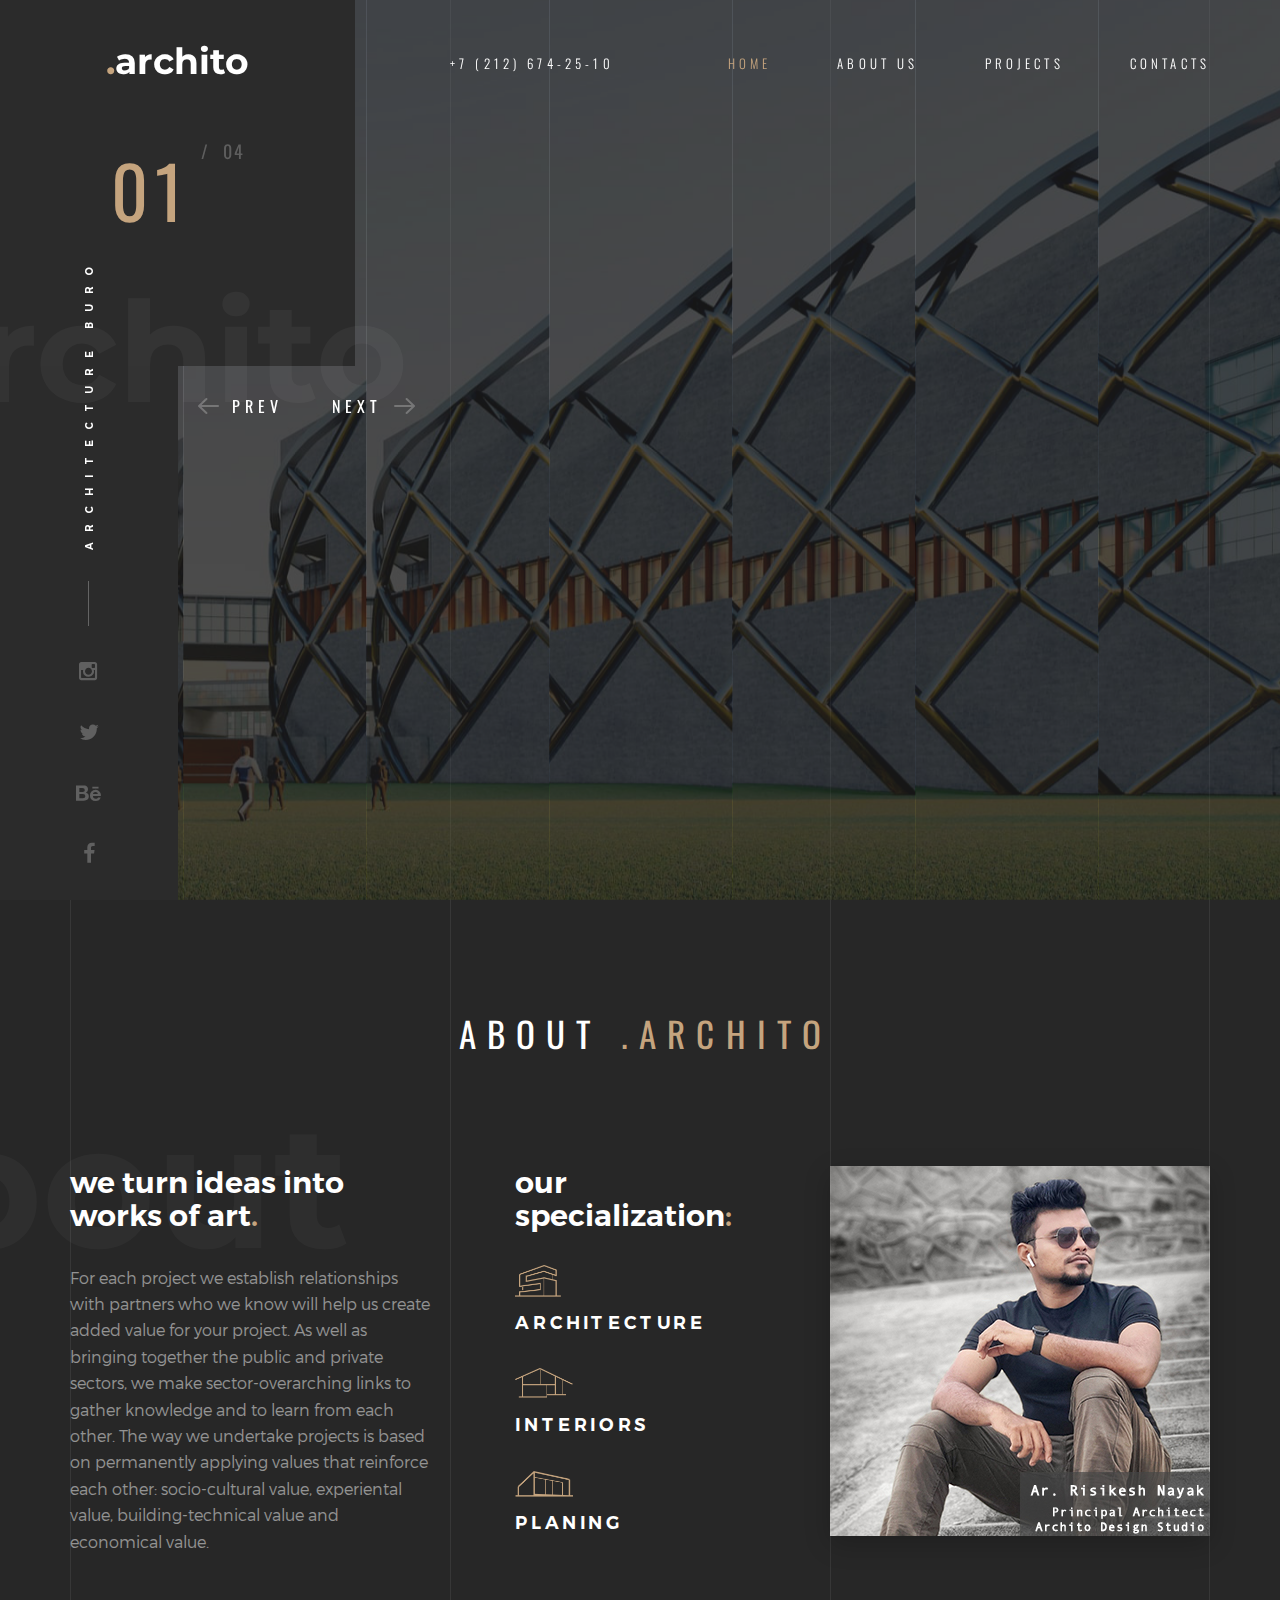
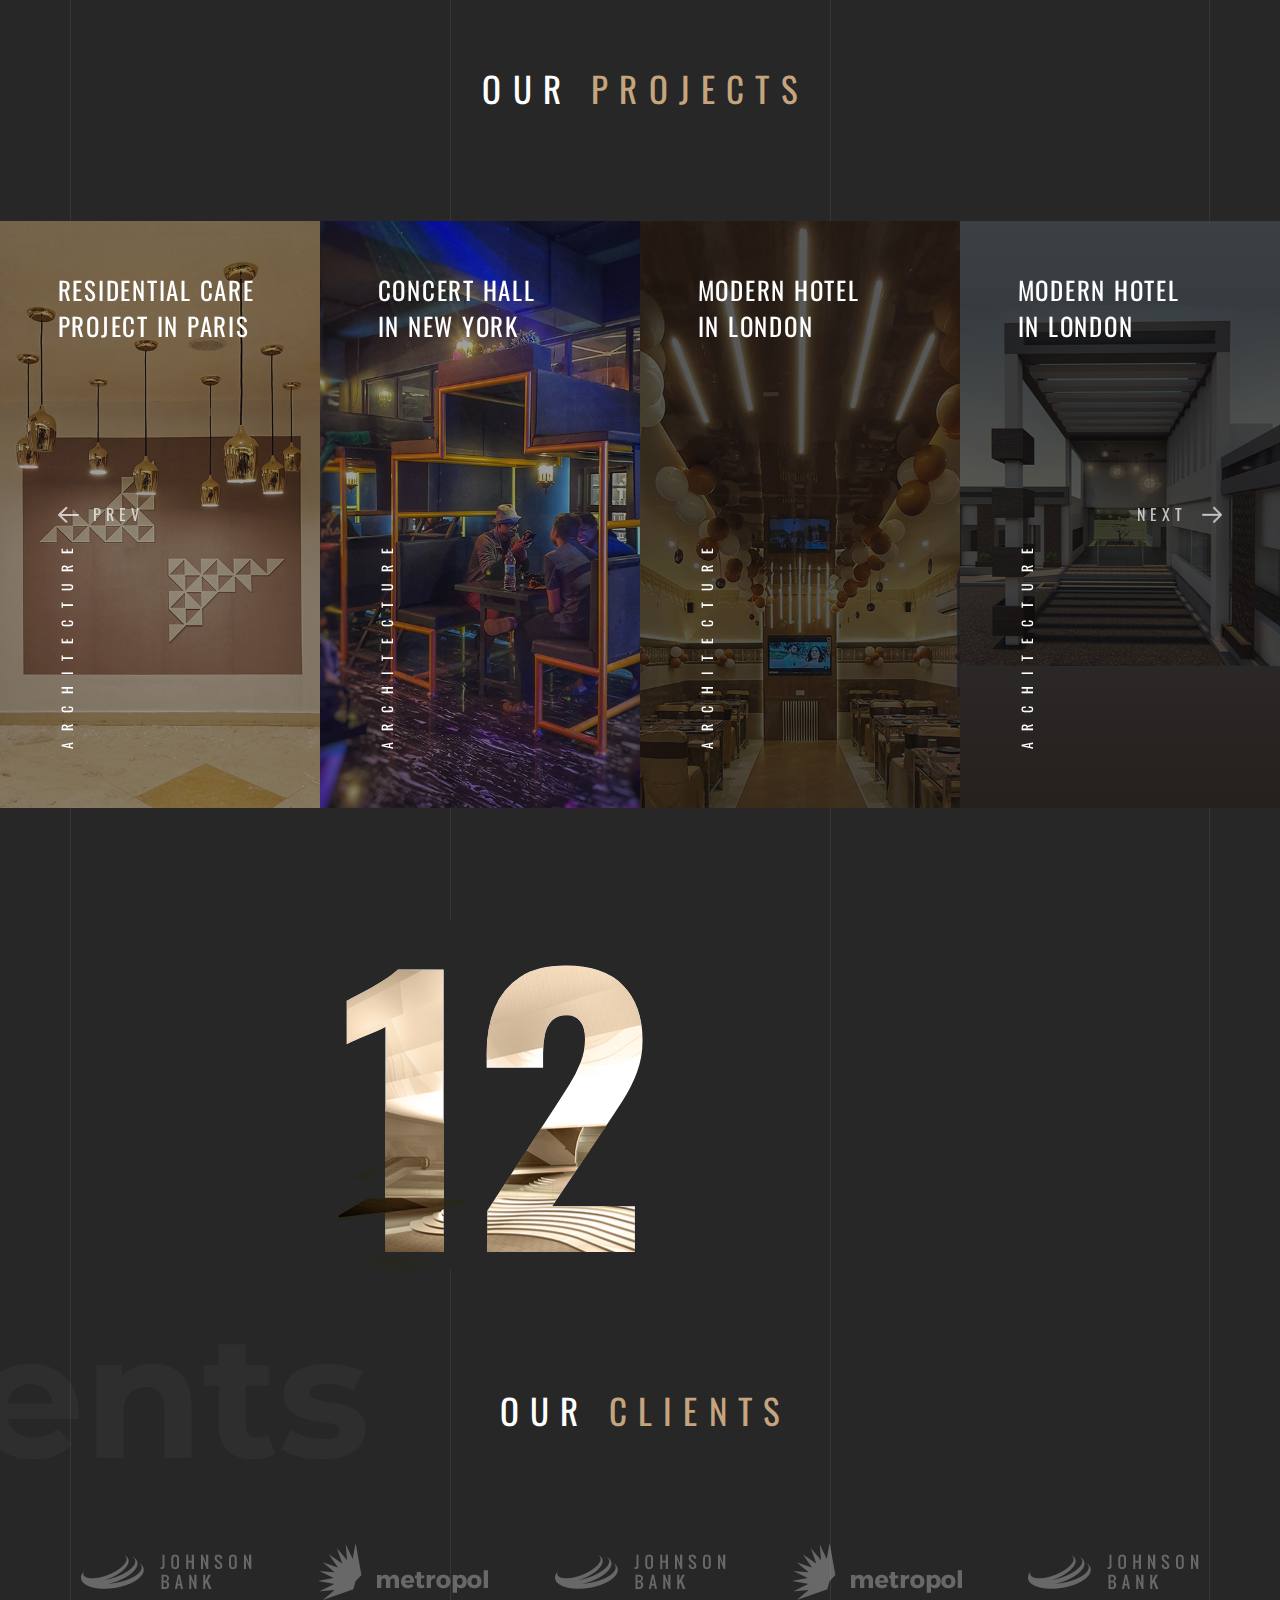
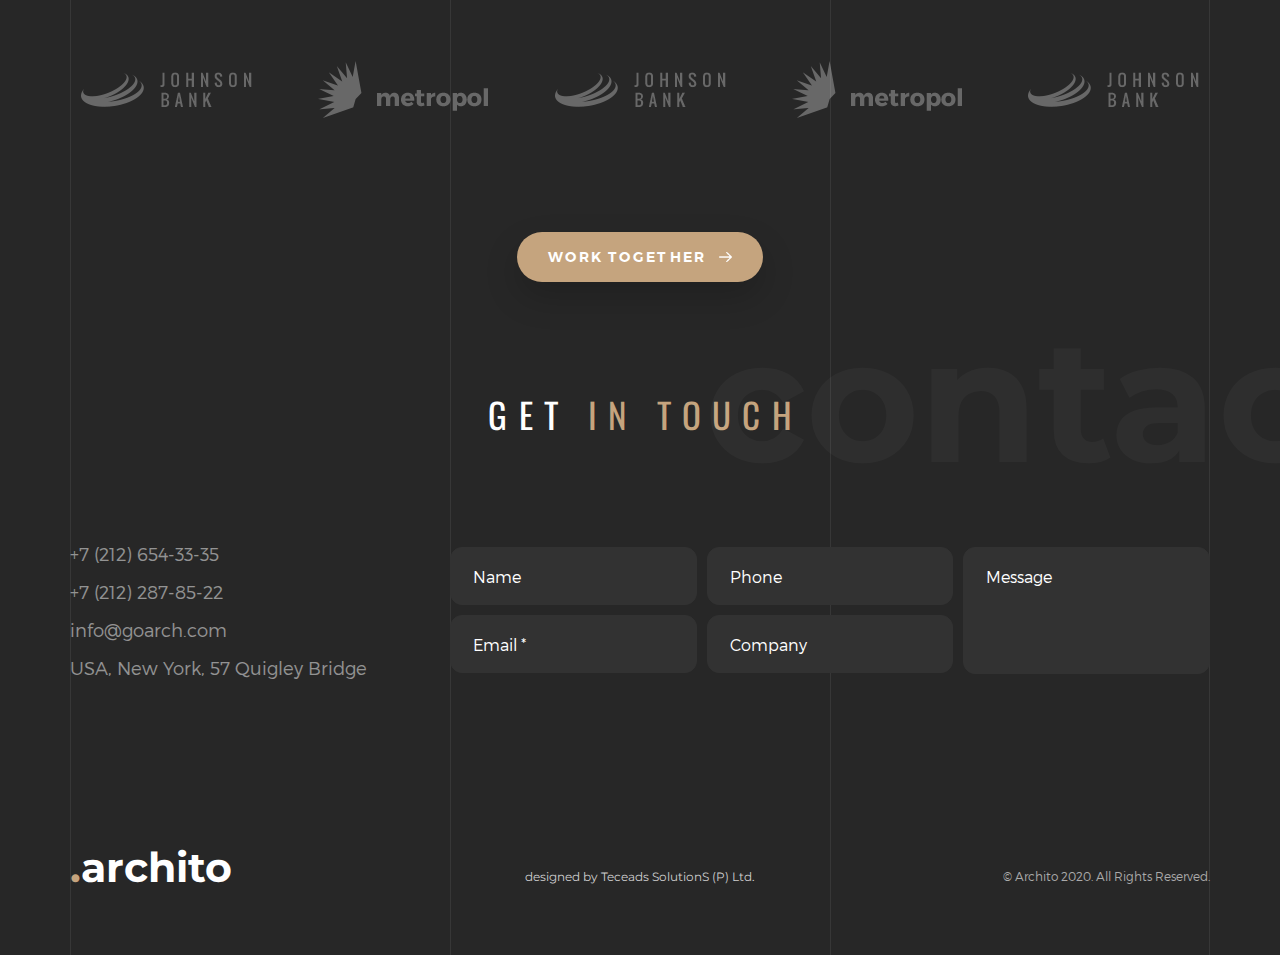
==== index.html @ dca8068c "Initial commits" ====
<!DOCTYPE HTML>
<html lang="en">
<head>
<meta  charset="utf-8">
<meta name="viewport" content="width=device-width, initial-scale=1">
<title>Archito </title> 

<!-- Favicons -->
<link rel="shortcut icon" href="favicon.png">
<link rel="apple-touch-icon" href="apple-touch-icon.png">
<link rel="apple-touch-icon" sizes="72x72" href="apple-touch-icon-72x72.png">
<link rel="apple-touch-icon" sizes="114x114" href="apple-touch-icon-114x114.png">

<!-- Styles -->
<link href="https://fonts.googleapis.com/css?family=Oswald:300,400,700" rel="stylesheet">
<link href="https://fonts.googleapis.com/css?family=Montserrat:400,700" rel="stylesheet">
<link href="css/style.css" rel="stylesheet" media="screen">
</head>
<body>
  
    <!-- Loader -->

    <div class="loader">
      <div class="page-lines">
        <div class="container">
          <div class="col-line col-xs-4">
            <div class="line"></div>
          </div>
          <div class="col-line col-xs-4">
            <div class="line"></div>
          </div>
          <div class="col-line col-xs-4">
            <div class="line"></div>
            <div class="line"></div>
          </div>
        </div>
      </div>
      <div class="loader-brand"> 
        <div class="sk-folding-cube">
          <div class="sk-cube1 sk-cube"></div>
          <div class="sk-cube2 sk-cube"></div>
          <div class="sk-cube4 sk-cube"></div>
          <div class="sk-cube3 sk-cube"></div>
        </div>
      </div>
    </div>

    <!-- Header -->

    <header id="top" class="header-home">
      <div class="brand-panel">
        <a href="#top" class="brand js-target-scroll">
          <span class="text-primary">.</span>archito
        </a>
        <div class="brand-name">.archito</div>
        <div class="slide-number">
          <span class="current-number text-primary">0<span class="count">1</span></span>
          <sup><span class="delimiter">/</span> 0<span class="total-count"></span></sup>
        </div>
      </div>
      <div class="header-phone">+7 (212) 674-25-10</div>
      <div class="vertical-panel"></div>
      <div class="vertical-panel-content">
        <div class="vertical-panel-info">
            <div class="vertical-panel-title">Architecture buro</div>
            <div class="line"></div>
         </div>
        <ul class="social-list">
          <li><a href="" class="fa fa-instagram"></a></li>
          <li><a href="" class="fa fa-twitter"></a></li>
          <li><a href="" class="fa fa-behance"></a></li>
          <li><a href="" class="fa fa-facebook"></a></li>
         </ul>  
      </div> 

      <!-- Navigation Desctop -->

      <nav class="navbar-desctop visible-md visible-lg">
        <div class="container">
          <a href="#top" class="brand js-target-scroll">
            <span class="text-primary">.</span>archito
          </a>
          <ul class="navbar-desctop-menu">
            <li class="active">
              <a href="index.html">Home</a>
            </li>
            <li>
              <a href="">About us</a>
            </li>
            <li>
              <a href="">Projects</a>
              <ul>
                <li><a href="">Projects - List</a></li>
                <li>
                  <a href="">Project - details</a>
                </li>
              </ul>
            </li>  
            <li>
              <a href="">Contacts</a>
            </li>
          </ul>
        </div>
      </nav>

      <!-- Navigation Mobile -->

      <nav class="navbar-mobile">
        <a href="#top" class="brand js-target-scroll">
          <span class="text-primary">.</span>archito
        </a>

        <!-- Navbar Collapse -->

        <button type="button" class="navbar-toggle collapsed" data-toggle="collapse" data-target="#navbar-mobile">
          <span class="sr-only">Toggle navigation</span>
          <span class="icon-bar"></span>
          <span class="icon-bar"></span>
          <span class="icon-bar"></span>
        </button>

        <div class="collapse navbar-collapse" id="navbar-mobile"> 
          <ul class="navbar-nav-mobile">
            <li class="active">
              <a href="#">Home <i class="fa fa-angle-down"></i></a>
              <ul>
                <li><a href="../light/index.html">Home - Light</a></li>
                <li class="active">
                  <a href="index.html">— Home - Dark</a>
                </li>
              </ul>
            </li>
            <li>
              <a href="">About us</a>
            </li>
            <li>
              <a href="#">Projects <i class="fa fa-angle-down"></i></a>
              <ul>
                <li><a href="">Projects - List</a></li>
                <li>
                  <a href="">Project - details</a>
                </li>
              </ul>
            </li>  
            <li>
              <a href="">Contacts</a>
            </li>
          </ul>
        </div>
      </nav> 
    </header>

  <!-- Layout -->

  <div class="layout">
    
    <!-- Home -->
    
    <main class="main">

      <div class="arrow-left"></div>
      <div class="arrow-right"></div>

      <!-- Start revolution slider -->

      <div class="rev_slider_wrapper">
        <div id="rev_slider" class="rev_slider fullscreenbanner">
          <ul>

            <!-- Slide 1 -->

            <li  data-transition="slotzoom-horizontal" data-slotamount="7" data-masterspeed="1000" data-fsmasterspeed="1000">

              <!-- Main image-->

              <img src="img/slider/slide1.jpg"  alt="" data-bgposition="center center" data-bgfit="cover" data-bgrepeat="no-repeat" class="rev-slidebg" style="opacity: 0.5;">

              <!-- Layer 1 -->

              <div class="slide-title tp-caption tp-resizeme" 
                data-x="['right','right','right','right']" data-hoffset="['-18','-18','-18','-18']" 
                data-y="['middle','middle','middle','middle']" data-voffset="['-35','-35', '-25']"
                data-fontsize="['50','45', '35']"
                data-lineheight="['80','75', '65']"
                data-width="['1100','700','550']"
                data-height="none"
                data-whitespace="normal"
                data-transform_idle="o:1;"
                data-transform_in="x:[105%];z:0;rX:45deg;rY:0deg;rZ:90deg;sX:1;sY:1;skX:0;skY:0;s:2000;e:Power2.easeInOut;" 
                data-transform_out="y:[100%];s:1000;e:Power2.easeInOut;s:1000;e:Power2.easeInOut;" 
                data-mask_in="x:50px;y:0px;s:inherit;e:inherit;" 
                data-mask_out="x:inherit;y:inherit;s:inherit;e:inherit;" 
                data-start="500" 
                data-splitin="chars" 
                data-splitout="none" 
                data-responsive_offset="on" 
                data-elementdelay="0.05">Concert hall in new york
              </div>

              <!-- Layer 2 -->

              <div class="slide-subtitle tp-caption tp-resizeme"
                data-x="['right','right','right','right']" data-hoffset="['0']" 
                data-y="['middle','middle','middle','middle']" data-voffset="['75','105']"
                data-fontsize="['18']" 
                data-whitespace="nowrap"
                data-transform_idle="o:1;"
                data-transform_in="y:[100%];z:0;rX:0deg;rY:0;rZ:0;sX:1;sY:1;skX:0;skY:0;s:1200;e:Power1.easeInOut;" 
                data-transform_out="opacity:0;s:1000;s:1000;" 
                data-mask_in="x:0px;y:0px;s:inherit;e:inherit;" 
                data-start="1500" 
                data-splitin="none" 
                data-splitout="none">Concert Hall is the architecture of a new generation, a building<br> 
                that exists not only in the dimension of space,<br> 
                but also in the dimension of time and communication. 
              </div>

              <!-- Layer 3 -->

              <div class="tp-caption"
                data-x="['right','right','right','right']" data-hoffset="['0','0','0','0']" 
                data-y="['middle','middle','middle','middle']" data-voffset="['195','215']"
                data-width="none"
                data-height="none"
                data-whitespace="nowrap"
                data-transform_idle="o:1;"
                data-transform_hover="o:1;rX:0;rY:0;rZ:0;z:0;s:300;e:Power1.easeInOut;"
                data-style_hover="c:rgba(255, 255, 255, 1.00);bc:rgba(255, 255, 255, 1.00);"
                data-transform_in="y:50px;opacity:0;s:1500;e:Power4.easeInOut;" 
                data-transform_out="y:[175%];s:1000;e:Power2.easeInOut;s:1000;e:Power2.easeInOut;" 
                data-mask_out="x:inherit;y:inherit;" 
                data-start="1500" 
                data-splitin="none" 
                data-splitout="none" 
                data-responsive_offset="on"><a href="#about" class="btn js-target-scroll">Look more <i class="icon-next"></i></a>
              </div>
            </li>

            <!-- Slide 2 -->

            <li data-transition="slotzoom-horizontal" data-slotamount="7" data-easein="Power3.easeInOut" data-easeout="Power3.easeInOut" data-masterspeed="1000">

              <!-- Main image -->

              <img src="img/slider/slide2.jpg"  alt=""  data-bgposition="center center" data-bgfit="cover" data-bgrepeat="no-repeat" class="rev-slidebg">

              <!-- Layer 1 -->

              <div class="slide-title tp-caption tp-resizeme" 
                data-x="['right','right','right','right']" data-hoffset="['-18','-18','-18','-18']" 
                data-y="['middle','middle','middle','middle']" data-voffset="['-35','-35', '-55']"
                data-fontsize="['50','45', '35']"
                data-lineheight="['80','75','65']"
                data-width="['1100','700','500']"
                data-height="none"
                data-whitespace="normal"
                data-transform_idle="o:1;"
                data-transform_in="x:[105%];z:0;rX:45deg;rY:0deg;rZ:90deg;sX:1;sY:1;skX:0;skY:0;s:2000;e:Power2.easeInOut;" 
                data-transform_out="y:[100%];s:1000;e:Power2.easeInOut;s:1000;e:Power2.easeInOut;" 
                data-mask_in="x:50px;y:0px;s:inherit;e:inherit;" 
                data-mask_out="x:inherit;y:inherit;s:inherit;e:inherit;" 
                data-start="500" 
                data-splitin="chars" 
                data-splitout="none" 
                data-responsive_offset="on"
                data-elementdelay="0.05">Exhibition center in boston
              </div>


              <!-- Layer 2 -->

              <div class="slide-subtitle tp-caption tp-resizeme"
                data-x="['right','right','right','right']" data-hoffset="['0']" 
                data-y="['middle','middle','middle','middle']" data-voffset="['75','105']"
                data-fontsize="['18']" 
                data-whitespace="nowrap"
                data-transform_idle="o:1;"
                data-transform_in="y:[100%];z:0;rX:0deg;rY:0;rZ:0;sX:1;sY:1;skX:0;skY:0;s:1200;e:Power1.easeInOut;" 
                data-transform_out="opacity:0;s:1000;s:1000;" 
                data-mask_in="x:0px;y:0px;s:inherit;e:inherit;" 
                data-start="1500" 
                data-splitin="none" 
                data-splitout="none">
                Modern Hotel is the architecture of a new generation, a building<br> that exists not only in the dimension of space,<br> 
                but also in the dimension of time and communication. 
              </div>

              <!-- Layer 3 -->

              <div class="tp-caption tp-resizeme"
                data-x="['right','right','right','right']" data-hoffset="['0']" 
                data-y="['middle','middle','middle','middle']" data-voffset="['195','210']"
                data-width="none"
                data-height="none"
                data-whitespace="nowrap"
                data-transform_idle="o:1;"
                data-transform_hover="o:1;rX:0;rY:0;rZ:0;z:0;s:300;e:Power1.easeInOut;"
                data-style_hover="c:rgba(255, 255, 255, 1.00);bc:rgba(255, 255, 255, 1.00);"
                data-transform_in="y:50px;opacity:0;s:1500;e:Power4.easeInOut;" 
                data-transform_out="y:[175%];s:1000;e:Power2.easeInOut;s:1000;e:Power2.easeInOut;" 
                 data-mask_out="x:inherit;y:inherit;" 
                data-start="1500" 
                data-splitin="none" 
                data-splitout="none" 
                data-responsive_offset="on"
                style="z-index: 8;"><a href="#about" class="btn js-target-scroll">Look more <i class="icon-next"></i></a>
              </div>
            </li>

            <!-- Slide 3 -->

            <li data-transition="slotzoom-horizontal" data-slotamount="7" data-easein="Power3.easeInOut" data-easeout="Power3.easeInOut" data-masterspeed="1000">

              <!-- Main image-->

              <img src="img/slider/slide3.jpg"  alt=""  data-bgposition="center center" data-bgfit="cover" data-bgrepeat="no-repeat" class="rev-slidebg">

              <!-- Layer 1 -->

              <div class="slide-title tp-caption tp-resizeme" 
                data-x="['right','right','right','right']" data-hoffset="['-18','-18','-18','-18']" 
                data-y="['middle','middle','middle','middle']" data-voffset="['-35','-35', '-25']"
                data-fontsize="['50','45', '35']"
                data-lineheight="['80','75', '65']"
                data-width="['1000','700','550']"
                data-height="none"
                data-whitespace="normal"
                data-transform_idle="o:1;"
                data-transform_in="x:[105%];z:0;rX:45deg;rY:0deg;rZ:90deg;sX:1;sY:1;skX:0;skY:0;s:2000;e:Power2.easeInOut;" 
                data-transform_out="y:[100%];s:1000;e:Power2.easeInOut;s:1000;e:Power2.easeInOut;" 
                data-mask_in="x:50px;y:0px;s:inherit;e:inherit;" 
                data-mask_out="x:inherit;y:inherit;s:inherit;e:inherit;" 
                data-start="500" 
                data-splitin="chars" 
                data-splitout="none" 
                data-responsive_offset="on"
                data-elementdelay="0.05">Modern hotel in london
              </div>


              <!-- Layer 2 -->

              <div class="slide-subtitle tp-caption tp-resizeme"
                data-x="['right','right','right','right']" data-hoffset="['0']" 
                data-y="['middle','middle','middle','middle']" data-voffset="['75','105']"
                data-fontsize="['18']" 
                data-whitespace="nowrap"
                data-transform_idle="o:1;"
                data-transform_in="y:[100%];z:0;rX:0deg;rY:0;rZ:0;sX:1;sY:1;skX:0;skY:0;s:1200;e:Power1.easeInOut;" 
                data-transform_out="opacity:0;s:1000;s:1000;" 
                data-mask_in="x:0px;y:0px;s:inherit;e:inherit;" 
                data-start="1500" 
                data-splitin="none" 
                data-splitout="none">Exhibition Center is the architecture of a new generation,<br>
                a building that exists not only in the dimension of space,<br> 
                but also in the dimension of time and communication.  
              </div>

              <!-- Layer 3 -->

              <div class="tp-caption tp-resizeme"
                data-x="['right','right','right','right']" data-hoffset="['0','0','0','0']" 
                data-y="['middle','middle','middle','middle']" data-voffset="['195','215']"
                data-width="none"
                data-height="none"
                data-whitespace="nowrap"
                data-transform_idle="o:1;"
                data-transform_hover="o:1;rX:0;rY:0;rZ:0;z:0;s:300;e:Power1.easeInOut;"
                data-style_hover="c:rgba(255, 255, 255, 1.00);bc:rgba(255, 255, 255, 1.00);"
                data-transform_in="y:50px;opacity:0;s:1500;e:Power4.easeInOut;" 
                data-transform_out="y:[175%];s:1000;e:Power2.easeInOut;s:1000;e:Power2.easeInOut;" 
                data-mask_out="x:inherit;y:inherit;" 
                data-start="1500" 
                data-splitin="none" 
                data-splitout="none" 
                data-responsive_offset="on" 
                style="z-index: 8;"><a href="#about" class="btn js-target-scroll">Look more <i class="icon-next"></i></a>
              </div>
            </li>


            <!-- Slide 4 -->

            <li data-transition="slotzoom-horizontal" data-slotamount="7" data-easein="Power3.easeInOut" data-easeout="Power3.easeInOut" data-masterspeed="1000">

              <!-- Main image-->

              <img src="img/slider/slide4.jpg"  alt=""  data-bgposition="center center" data-bgfit="cover" data-bgrepeat="no-repeat" class="rev-slidebg">

              <!-- Layer 1 -->

              <div class="slide-title tp-caption tp-resizeme" 
                data-x="['right','right','right','right']" data-hoffset="['-18','-18','-18','-18']" 
                data-y="['middle','middle','middle','middle']" data-voffset="['-35','-35', '-25']"
                data-fontsize="['50','45', '35']"
                data-lineheight="['80','75', '65']"
                data-width="['1000','700','550']"
                data-height="none"
                data-whitespace="normal"
                data-transform_idle="o:1;"
                data-transform_in="x:[105%];z:0;rX:45deg;rY:0deg;rZ:90deg;sX:1;sY:1;skX:0;skY:0;s:2000;e:Power2.easeInOut;" 
                data-transform_out="y:[100%];s:1000;e:Power2.easeInOut;s:1000;e:Power2.easeInOut;" 
                data-mask_in="x:50px;y:0px;s:inherit;e:inherit;" 
                data-mask_out="x:inherit;y:inherit;s:inherit;e:inherit;" 
                data-start="500" 
                data-splitin="chars" 
                data-splitout="none" 
                data-responsive_offset="on"
                data-elementdelay="0.05">Modern hotel in london
              </div>


              <!-- Layer 2 -->

              <div class="slide-subtitle tp-caption tp-resizeme"
                data-x="['right','right','right','right']" data-hoffset="['0']" 
                data-y="['middle','middle','middle','middle']" data-voffset="['75','105']"
                data-fontsize="['18']" 
                data-whitespace="nowrap"
                data-transform_idle="o:1;"
                data-transform_in="y:[100%];z:0;rX:0deg;rY:0;rZ:0;sX:1;sY:1;skX:0;skY:0;s:1200;e:Power1.easeInOut;" 
                data-transform_out="opacity:0;s:1000;s:1000;" 
                data-mask_in="x:0px;y:0px;s:inherit;e:inherit;" 
                data-start="1500" 
                data-splitin="none" 
                data-splitout="none">Exhibition Center is the architecture of a new generation,<br>
                a building that exists not only in the dimension of space,<br> 
                but also in the dimension of time and communication.  
              </div>

              <!-- Layer 3 -->

              <div class="tp-caption tp-resizeme"
                data-x="['right','right','right','right']" data-hoffset="['0','0','0','0']" 
                data-y="['middle','middle','middle','middle']" data-voffset="['195','215']"
                data-width="none"
                data-height="none"
                data-whitespace="nowrap"
                data-transform_idle="o:1;"
                data-transform_hover="o:1;rX:0;rY:0;rZ:0;z:0;s:300;e:Power1.easeInOut;"
                data-style_hover="c:rgba(255, 255, 255, 1.00);bc:rgba(255, 255, 255, 1.00);"
                data-transform_in="y:50px;opacity:0;s:1500;e:Power4.easeInOut;" 
                data-transform_out="y:[175%];s:1000;e:Power2.easeInOut;s:1000;e:Power2.easeInOut;" 
                data-mask_out="x:inherit;y:inherit;" 
                data-start="1500" 
                data-splitin="none" 
                data-splitout="none" 
                data-responsive_offset="on" 
                style="z-index: 8;"><a href="#about" class="btn js-target-scroll">Look more <i class="icon-next"></i></a>
              </div>
            </li>

          </ul>
        </div>
      </div>
    </main>

    <div class="content">   
    
      <!-- About  -->

      <section id="about" class="about section">
        <div class="container">
          <header class="section-header">
            <h2 class="section-title">About <span class="text-primary">.archito</span></h2>
            <strong class="fade-title-left">About</strong>
          </header>
          <div class="section-content">
            <div class="row-base row">
              <div class="col-base col-sm-6 col-md-4">
                <h3 class="col-about-title">we turn ideas into works of art<span class="text-primary">.</span></h3>
                <div class="col-about-info">
                  <p>For each project we establish relationships with partners who we know will help us create added value for your project. As well as bringing together the public and private sectors, we make sector-overarching links to gather knowledge and to learn from each other. The way we undertake projects is based on permanently applying values that reinforce each other: socio-cultural value, experiental value, building-technical value and economical value.</p>
                </div>
              </div>
              <div class="col-base col-about-spec col-sm-6 col-md-4">
                <h3 class="col-about-title">our<br> specialization<span class="text-primary">:</span></h3>
                <div class="service-item">
                  <img alt="" width="46" src="img/img-icon/icon-architecture.png">
                  <h4>Architecture</h4>
                </div>
                <div class="service-item">
                  <img alt="" width="58" src="img/img-icon/icon-interiors.png">
                  <h4>Interiors</h4>
                </div>
                <div class="service-item">
                  <img alt="" width="58" src="img/img-icon/icon-planing.png">
                  <h4>Planing</h4>
                </div>
              </div>
              <div class="clearfix visible-sm"></div>
              <div class="col-base col-about-img col-sm-6 col-md-4">
                <img alt="" class="img-responsive" src="img/380x370.jpg">
              </div>
            </div>
          </div>
        </div>
      </section>

      <!-- Projects -->

      <section class="projects section">
        <div class="container">
          <h2 class="section-title">Our <span class="text-primary">projects</span></h2>
        </div>
        <div class="section-content">
          <div class="projects-carousel js-projects-carousel js-projects-gallery">
            <div class="project project-light">
              <a href="img/projects/1-480x880.jpg" title="project 1">
                <figure>
                  <img alt="" src="img/projects/1-480x880.jpg">
                  <figcaption>
                    <h3 class="project-title">
                      Residential care<br> project in Paris
                    </h3>
                    <h4 class="project-category">
                      Architecture
                    </h4>
                    <div class="project-zoom"></div>
                  </figcaption>
                </figure>
              </a>
            </div>
            <div class="project project-light">
              <a href="img/projects/2-480x880.jpg" title="project 2">
                <figure>
                  <img alt="" src="img/projects/2-480x880.jpg">
                  <figcaption>
                    <h3 class="project-title">
                      Concert hall<br> in New york
                    </h3>
                    <h4 class="project-category">
                      Architecture
                    </h4>
                    <div class="project-zoom"></div>
                  </figcaption>
                </figure>
              </a>
            </div>
            <div class="project">
              <a href="img/projects/3-480x880.jpg" title="project 3">
                <figure>
                  <img alt="" src="img/projects/3-480x880.jpg">
                  <figcaption>
                    <h3 class="project-title">
                      Modern hotel<br>in London
                    </h3>
                    <h4 class="project-category">
                      Architecture
                    </h4>
                    <div class="project-zoom"></div>
                  </figcaption>
                </figure>
              </a>
            </div>
            <div class="project">
              <a href="img/projects/4-480x880.jpg" title="project 4">
                <figure>
                  <img alt="" src="img/projects/4-480x880.jpg">
                  <figcaption>
                    <h3 class="project-title">
                      Modern hotel<br>in London
                    </h3>
                    <h4 class="project-category">
                      Architecture
                    </h4>
                    <div class="project-zoom"></div>
                  </figcaption>
                </figure>
              </a>
            </div>
            <div class="project">
              <a href="img/projects/5-480x880.jpg" title="project 5">
                <figure>
                  <img alt="" src="img/projects/5-480x880.jpg">
                  <figcaption>
                    <h3 class="project-title">
                      Residential care<br> project in Paris
                    </h3>
                    <h4 class="project-category">
                      Architecture
                    </h4>
                    <div class="project-zoom"></div>
                  </figcaption>
                </figure>
              </a>
            </div>
            <div class="project">
              <a href="img/projects/6-480x880.jpg" title="project 6">
                <figure>
                  <img alt="" src="img/projects/6-480x880.jpg">
                  <figcaption>
                    <h3 class="project-title">
                      Residential care<br> project in Paris
                    </h3>
                    <h4 class="project-category">
                      Architecture
                    </h4>
                    <div class="project-zoom"></div>
                  </figcaption>
                </figure>
              </a>
            </div>
          </div>
        </div>
      </section>

      <!-- Experience -->

      <section class="experience section">
        <div class="container">
          <div class="text-parallax" data-stellar-background-ratio="0.85" style="background-image: url('img/bg/text-1.jpg');">
            <div class="text-parallax-content">12</div>
          </div>
          <h4 class="experience-info wow fadeInRight"><span class="text-primary">Highly acclaimed work</span><br> in the market</h4>
        </div>
      </section>

      <!-- Clients  -->

      <section class="clients section">
        <div class="container">
          <header class="section-header">
            <h2 class="section-title">Our <span class="text-primary">clients</span></h2>
            <strong class="fade-title-left">clients</strong>
          </header>
          <div class="section-content">
            <ul class="clients-list">
              <li class="client">
                <a href="#"><img alt="" src="img/clients/1.png"></a>
              </li>
              <li class="client">
                <a href="#"><img alt="" src="img/clients/2.png"></a>
              </li>
              <li class="client">
                <a href="#"><img alt="" src="img/clients/3.png"></a>
              </li>
              <li class="client">
                <a href="#"><img alt="" src="img/clients/4.png"></a>
              </li>
              <li class="client">
                <a href="#"><img alt="" src="img/clients/5.png"></a>
              </li>
              <li class="client">
                <a href="#"><img alt="" src="img/clients/1.png"></a>
              </li>
              <li class="client">
                <a href="#"><img alt="" src="img/clients/2.png"></a>
              </li>
              <li class="client">
                <a href="#"><img alt="" src="img/clients/3.png"></a>
              </li>
              <li class="client">
                <a href="#"><img alt="" src="img/clients/4.png"></a>
              </li>
              <li class="client">
                <a href="#"><img alt="" src="img/clients/5.png"></a>
              </li>
            </ul>
          </div>
          <div class="section-content">
            <a href="#" class="btn btn-shadow-2">Work together <i class="icon-next"></i></a>
          </div>
        </div>
      </section>

      <!-- Contacts -->

      <section class="contacts section">
        <div class="container">
          <header class="section-header">
            <h2 class="section-title">Get <span class="text-primary">in touch</span></h2>
            <strong class="fade-title-right">contacts</strong>
          </header>
          <div class="section-content">
            <div class="row-base row">
              <div class="col-address col-base col-md-4">
                +7 (212) 654-33-35<br>
                +7 (212) 287-85-22<br>
                info@goarch.com<br>
                USA, New York, 57 Quigley Bridge
              </div>
              <div class="col-base  col-md-8">
                <form class="js-ajax-form">
                  <div class="row-field row">
                    <div class="col-field col-sm-6 col-md-4">
                      <div class="form-group">
                        <input type="text" class="form-control" name="name" placeholder="Name">
                      </div>
                      <div class="form-group">
                        <input type="email" class="form-control" name="email" required placeholder="Email *">
                      </div>
                    </div>
                    <div class="col-field col-sm-6 col-md-4">
                      <div class="form-group">
                        <input type="tel" class="form-control" name="phone" placeholder="Phone">
                      </div>
                      <div class="form-group">
                        <input type="text" class="form-control" name="company" placeholder="Company">
                      </div>
                    </div>
                    <div class="col-field col-sm-12 col-md-4">
                      <div class="form-group">
                        <textarea class="form-control" name="message" placeholder="Message"></textarea>
                      </div>
                    </div>
                    <div class="col-message col-field col-sm-12">
                      <div class="form-group">
                        <div class="success-message"><i class="fa fa-check text-primary"></i> Thank you!. Your message is successfully sent...</div>
                        <div class="error-message">We're sorry, but something went wrong</div>
                      </div>
                    </div>
                  </div>
                  <div class="form-submit text-right"><button type="submit" class="btn btn-shadow-2 wow swing">Send <i class="icon-next"></i></button></div>
                </form>
              </div>
            </div>
          </div>
        </div>
      </section>

      <!-- Footer -->

      <footer id="footer" class="footer">     
        <div class="container">
          <div class="row-base row">
            <div class="col-base text-left-md col-md-4">
              <a href="#" class="brand">
                <span class="text-primary">.</span>archito
              </a>
            </div>
            <div class="text-center-md col-base col-md-4">
              <a href="https://teceads.com/" class="author-link">
               designed by Teceads SolutionS (P) Ltd.
              </a>
            </div>
            <div class="text-right-md col-base col-md-4">
              © Archito 2020. All Rights Reserved.
            </div>
          </div>
        </div>
      </footer>

      <!-- Lines -->

      <div class="page-lines">
        <div class="container">
          <div class="col-line col-xs-4">
            <div class="line"></div>
          </div>
          <div class="col-line col-xs-4">
            <div class="line"></div>
          </div>
          <div class="col-line col-xs-4">
            <div class="line"></div>
            <div class="line"></div>
          </div>
        </div>
      </div>
    </div>
  </div>

<!-- SCRIPTS -->

<script src="js/jquery.min.js"></script>
<script src="js/bootstrap.min.js"></script>
<script src="js/smoothscroll.js"></script>
<script src="js/jquery.validate.min.js"></script>
<script src="js/wow.min.js"></script>
<script src="js/jquery.stellar.min.js"></script>
<script src="js/jquery.magnific-popup.js"></script>
<script src="js/owl.carousel.min.js"></script>

<!-- SLIDER REVOLUTION -->
<script src="js/rev-slider/jquery.themepunch.tools.min.js"></script>
<script src="js/rev-slider/jquery.themepunch.revolution.min.js"></script>

<!-- SLIDER REVOLUTION 5.0 EXTENSIONS   -->
<script src="js/rev-slider/revolution.extension.actions.min.js"></script>
<script src="js/rev-slider/revolution.extension.carousel.min.js"></script>
<script src="js/rev-slider/revolution.extension.kenburn.min.js"></script>
<script src="js/rev-slider/revolution.extension.layeranimation.min.js"></script>
<script src="js/rev-slider/revolution.extension.migration.min.js"></script>
<script src="js/rev-slider/revolution.extension.navigation.min.js"></script>
<script src="js/rev-slider/revolution.extension.parallax.min.js"></script>
<script src="js/rev-slider/revolution.extension.slideanims.min.js"></script>
<script src="js/rev-slider/revolution.extension.video.min.js"></script>
<script src="js/interface.js"></script> 
</body>
</html>
---- css/style.css ----
/* ------------------------------------------------------------------------------

  Template Name: Go.arch 
  Description: Go.arch  - Architecture HTML Template
  Author: Murren
  Author URI: http://themeforest.net/user/murren20
  Version: 1.0
  
  1.  Global

      1.1 General
      1.2 Typography
      1.3 Fields
      1.4 Buttons
      1.5 Icons
      1.6 Loader
      1.7 Content styles

  2.  Header 

      2.1 Brand
      2.2 Vertical Panel
      2.3 Navbar Desctop
      2.4 Navbar Desctop Affix
      2.5 Navbar Mobile
      2.6 Navbar Mobile Affix
      

  3.  Main

      3.1 Slider

  4.  About

      4.1 Services
      4.1 Object map

  5.  Projects

      5.1 Project Carousel
      5.2 Magnific popup
      5.3 Project Details

  6.  Experience
  7.  Clients
  8   Blog

      8.1 Blog Details
      8.2 Widgets
      8.3 Widget Recent Post

  9.  Contacts  
  10. Footer
  11. Responsive styles

      11.1 Min width: 768px
      11.2 Min width 992px
      11.3 Min width 1200px 
      11.4 Max height 480px

    
    
/*-------------------------------------------------------------------------------
  1. Global
-------------------------------------------------------------------------------*/



/* 1.1 General */



@import url('bootstrap.min.css');
@import url('font-awesome.min.css');
@import url('animate.css');
@import url('hover.css');
@import url('magnific-popup.css');
@import url('owl.carousel.css');
@import url('owl.transitions.css');
@import url('settings.css');
@import url('layers.css');
@import url('navigation.css');


html{
  font-size: 75%;
  -webkit-font-smoothing: antialiased;
}

body{
  font-family: 'montserratlight', sans-serif;
  font-size: 1em;
  line-height: 1.65;
  color: rgba(255,255,255,0.5);
  background-color: #272727;
}

::-webkit-scrollbar{
  width: 8px;
  height: 8px;
}

::-webkit-scrollbar-thumb {
  cursor: pointer;
  background: #c5a47e;
}

::selection{
  background-color:#c5a47e;
  color:#fff;
}

-webkit-::selection{
    background-color:#c5a47e;
    color:#fff;
}

::-moz-selection{
    background-color:#c5a47e;
    color:#fff;
}



/* 1.2 Typography */



@font-face {
  font-family: 'montserratlight';
  src: url('../fonts/montserrat/Montserrat-Light.ttf');
  font-weight: normal;
  font-style: normal;

}

@font-face {
  font-family: 'montserratsemibold';
  src: url('../fonts/montserrat/Montserrat-SemiBold.ttf');
  font-weight: normal;
  font-style: normal;

}

h1,
.h1{ 
  font-family: 'Oswald', sans-serif;
  font-weight: 400;
  font-size: 8vmin;
  line-height: 1.2;
  letter-spacing: 0.32em;
  text-transform: uppercase;
  color: #fff;
}

h2,
.h2{ 
  font-family: 'Oswald', sans-serif;
  font-weight: 400;
  font-size: 2.1875em;
  letter-spacing: 0.32em;
  text-transform: uppercase;
  color: #fff;
}

h3,
.h3{
  font-family: 'montserratsemibold';
  font-size: 1.875em;
  line-height: 1.1;
  font-weight: normal;
  color:#fff;
}

h4,
.h4{
  font-family: 'montserratsemibold';
  font-size: 1.125em;
  line-height: 1.35;
  font-weight: normal;
  color:#fff;
  letter-spacing: 0.2em;
  text-transform: uppercase;
}

h1 a,
.h1 a,
h2 a,
.h2 a,
h3 a,
.h3 a,
h4 a,
.h4 a{
  color:inherit;
}

h1 a:hover,
.h1 a:hover,
h2 a:hover,
.h2 a:hover,
h3 a:hover,
.h3 a:hover,
h4 a:hover,
.h4 a:hover{
  text-decoration: none;
}

p{
  margin-bottom: 1.6em;
}

b, strong{
  font-family: 'Montserrat', sans-serif;
}

ul{
  list-style: none;
  padding-left: 0;
}

a {
  color:#c5a47e;
  -webkit-transition: color .3s ease-out;
       -o-transition: color .3s ease-out;
          transition: color .3s ease-out;
}

a:hover,
a:focus {
  color:#c5a47e;
  outline: none;
}

a:focus{
  text-decoration: none;
}



/* 1.3 Fields */



.form-control,
textarea.form-control{
  font-size: 1em;
  height: 3.625em;
  border-radius: 0.75em;
  padding-left: 22px;
  color: #fff;
  background-color: #323232;
  border:1px solid #323232;
  -webkit-box-shadow:none;
          box-shadow:none;
      -webkit-appearance: none;
  -webkit-transition: all .15s;
       -o-transition: all .15s;
          transition: all .15s;
}

textarea.form-control{
  height: 7.9em;
  padding-top:1.1em;
  resize:none;
}

.form-control:focus{
  border-color:#c5a47e;
  outline: 0;
  -webkit-box-shadow:none;
          box-shadow:none;
}

.form-control::-moz-placeholder {
  color: #fff;
  opacity: 1;
}

.form-control:-ms-input-placeholder {
  color: #fff;
}

.form-control::-webkit-input-placeholder {
  color: #fff;
}

.form-control.error{
  border-color:#c5a47e;
}

.form-group{
  margin-bottom: 10px;
}

.wobble-error{
  -webkit-animation: hvr-wobble-horizontal 1s ease-in-out 0s 1 normal;
           animation: hvr-wobble-horizontal 1s ease-in-out 0s 1 normal;
}

label.error{
  display: none!important;
}



/* 1.4 Buttons */



.btn{
  font-family: 'montserratsemibold';
  position: relative;
  display: inline-block;
  border:0.2em solid #c5a47e;
  border-radius: 30px;
  padding:1.1em 2.2em 1.05em;
  font-size: 0.875em;
  color:#fff;
  letter-spacing: 0.15em;
  text-transform: uppercase;
  text-decoration: none;
  background-color: #c5a47e;
  border:0;
  -webkit-transition: all .3s ease-out!important;
          transition: all .3s ease-out!important;
}

.btn:hover,
.btn:focus{
  color: #fff;
  background-color: #323232;
  -webkit-box-shadow:none;
  box-shadow: none;
  outline: none!important;
}

.btn .icon-next{
  position: relative;
  top:-0.1em;
  margin-left: 0.6em;
  vertical-align: middle;
}

.btn-gray{
  background-color: #323232;
  border-color: #323232;
}


.btn-gray:hover{

  background-color: #c5a47e;
}

.btn-shadow-1{
  box-shadow:0 15px 34px rgba(0,0,0,0.18);
}

.btn-shadow-2{
  box-shadow:0 15px 34px rgba(0,0,0,0.18);
}



/* 1.5 Icons */



.icon-next{
  display: inline-block;
  width:0.94em;
  height: 0.75em;
  background:url(../img/img-icon/next.png) 0 0 no-repeat;
  background-size:0.94em 0.75em;
}



/* 1.6 Loader */



.loader{
  position: fixed;
  overflow: hidden;
  z-index: 100;
  left: 0;
  top: 0;
  width: 100%;
  height: 100%;
  background:#272727;
  color:#fff;
  text-align: center;
}

.loader-brand{
  position: absolute;
  left:0;
  width: 100%;
  top:50%;
  -webkit-transform: translate(0, -50%);
      -ms-transform: translate(0, -50%);
       -o-transform: translate(0, -50%);
          transform: translate(0, -50%);
}

.sk-folding-cube {
  margin: 20px auto;
  width: 40px;
  height: 40px;
  position: relative;
  -webkit-transform: rotateZ(45deg);
          transform: rotateZ(45deg);
}

.sk-folding-cube .sk-cube {
  float: left;
  width: 50%;
  height: 50%;
  position: relative;
  -webkit-transform: scale(1.1);
      -ms-transform: scale(1.1);
          transform: scale(1.1); 
}

.sk-folding-cube .sk-cube:before {
  content: '';
  position: absolute;
  top: 0;
  left: 0;
  width: 100%;
  height: 100%;
  background-color: #c5a47e;
  -webkit-animation: sk-foldCubeAngle 2.4s infinite linear both;
          animation: sk-foldCubeAngle 2.4s infinite linear both;
  -webkit-transform-origin: 100% 100%;
      -ms-transform-origin: 100% 100%;
          transform-origin: 100% 100%;
}

.sk-folding-cube .sk-cube2 {
  -webkit-transform: scale(1.1) rotateZ(90deg);
          transform: scale(1.1) rotateZ(90deg);
}

.sk-folding-cube .sk-cube3 {
  -webkit-transform: scale(1.1) rotateZ(180deg);
          transform: scale(1.1) rotateZ(180deg);
}

.sk-folding-cube .sk-cube4 {
  -webkit-transform: scale(1.1) rotateZ(270deg);
          transform: scale(1.1) rotateZ(270deg);
}

.sk-folding-cube .sk-cube2:before {
  -webkit-animation-delay: 0.3s;
          animation-delay: 0.3s;
}

.sk-folding-cube .sk-cube3:before {
  -webkit-animation-delay: 0.6s;
          animation-delay: 0.6s; 
}

.sk-folding-cube .sk-cube4:before {
  -webkit-animation-delay: 0.9s;
          animation-delay: 0.9s;
}

@-webkit-keyframes sk-foldCubeAngle {
  0%, 10% {
    -webkit-transform: perspective(140px) rotateX(-180deg);
            transform: perspective(140px) rotateX(-180deg);
    opacity: 0; 
  } 25%, 75% {
    -webkit-transform: perspective(140px) rotateX(0deg);
            transform: perspective(140px) rotateX(0deg);
    opacity: 1; 
  } 90%, 100% {
    -webkit-transform: perspective(140px) rotateY(180deg);
            transform: perspective(140px) rotateY(180deg);
    opacity: 0; 
  } 
}

@keyframes sk-foldCubeAngle {
  0%, 10% {
    -webkit-transform: perspective(140px) rotateX(-180deg);
            transform: perspective(140px) rotateX(-180deg);
    opacity: 0; 
  } 25%, 75% {
    -webkit-transform: perspective(140px) rotateX(0deg);
            transform: perspective(140px) rotateX(0deg);
    opacity: 1; 
  } 90%, 100% {
    -webkit-transform: perspective(140px) rotateY(180deg);
            transform: perspective(140px) rotateY(180deg);
    opacity: 0; 
  }
}



/* 1.7 Content styles */



.layout{
  position: relative;
  overflow: hidden;
}

.text-primary{
  color:#c5a47e;
}

.page-lines{
  position: absolute;
  z-index: -1;
  left: 0;
  top:0;
  width: 100%;
  height: 100%;
}

.page-lines .col-line{
  padding: 0;
}

.page-lines .line{
  position: absolute;
  left: 0;
  width: 1px;
  height: 50000px;
  background-color:rgba(255,255,255,0.08);
}

.page-lines .col-line:last-child .line:last-child{
  left: auto;
  right: 0;
}

.row-base{
  margin-top: -3em;
}

.col-base{
  margin-top: 3em;
}

.section{
  position: relative;
  margin-top: 7.1em;
  margin-bottom: 7.1em;
}

.section-header{
  position: relative;
}

.section-title{
  text-align: center;
  margin:0;
  margin-left: 0.32em;
}

.fade-title-left,
.fade-title-right{
  font-family: 'Montserrat', sans-serif;
  font-weight: 700;
  font-size: 10.8em;
  line-height: 1;
  color: #fff;
  position: absolute;
  left: 0;
  top:0.03em;
  opacity: 0.03;
  -webkit-transform: translate(-50%, -50%);
  -ms-transform: translate(-50%, -50%);
  -o-transform: translate(-50%, -50%);
  transform: translate(-50%, -50%);
}

.fade-title-right{
  left:100%;
}

.section-content{
  margin-top: 7.1em;
}



/*-------------------------------------------------------------------------------
  2. Header
-------------------------------------------------------------------------------*/



.header-inner .vertical-panel-content{
  bottom:auto;
  top:12.2vmin;
}



/* 2.1 Brand */



.brand-panel{
  position: absolute;
  z-index: 4;
  left: 0;
  top:0;
  width: 39.47vmin;
  height: 40.7vmin;
  padding: 4.8vmin 2em 4.8vmin;
  background-color: #2b2b2b;
  text-align: center;
  -webkit-transition: all 0.3s;
  -o-transition: all 0.3s;
  transition: all 0.3s;
}

.brand{
  display: inline-block;
  font-family: 'Montserrat', sans-serif;
  font-weight: 700;
  font-size:4vmin;
  line-height: 1;
  color: #fff;
}

.brand:hover,
.brand:focus{
  color: #fff;
  text-decoration: none;
}

.brand-name{
  position: absolute;
  z-index: -1;
  bottom: -0.4em;
  right:-0.38em;
  font-family: 'Montserrat', sans-serif;
  font-weight: 700;
  font-size: 8.75em;
  line-height: 1;
  opacity: 0.04;
  color: #fff;
}

.slide-number{
  font-family: 'Oswald', sans-serif;
  margin-top: 8vmin;
}

.slide-number .current-number{
  font-size: 8vmin;
  letter-spacing: 0.1em;
  line-height: 1;
}

.slide-number sup{
  display: inline-block;
  position: relative;
  top:-3px;
  font-size: 2vmin;
  letter-spacing: 0.1em;
  color: #5e5e5e;
  vertical-align: top;
  margin-left: 0.46em;
}

.slide-number sup .delimiter{
  display: inline-block;
  margin-right: 0.4em;
}

.header-phone{
  font-family: 'Oswald', sans-serif;
  font-weight: 300;
  font-size: 0.81em;
  letter-spacing: 0.32em;
  position: absolute;
  z-index: 3;
  color: #fff;
  left: 50vmin;
  top:5.9vmin;
}

 @media (max-width: 480px){
  .header-phone{
    display: none;
  }
 }

  @media (min-width: 992px) and (max-width: 1200px){
  .header-phone{
    display: none;
  }
 }



/* 2.2 Vertical Panel */



.vertical-panel,
.vertical-panel-content{
  position: absolute;
  width: 19.735vmin;
  left: 0;
  bottom: 0;
  text-align: center;
  -webkit-transition: all 0.3s;
  -o-transition: all 0.3s;
  transition: all 0.3s;
}

.vertical-panel{
  z-index: 3;
  height: 10000px;
  background-color: #2b2b2b;
}

.vertical-panel-content{
  z-index: 4;
}

.vertical-panel-info{
  margin-bottom: 3.5vmin;
}

.vertical-panel-info .line{
  height: 5vmin;
  width: 1px;
  margin:15px auto 0;
  background-color:#646464;
}

.vertical-panel-title{
  font-family: 'montserratsemibold';
  font-size: 10px;
  white-space: nowrap;
  text-transform: uppercase;
  letter-spacing: 1em;
  color: #fff;
  position: relative;
  left: -6px;
  margin:0 auto;
  width: 1px;
  -webkit-transform: rotate(-90deg);
  transform: rotate(-90deg);
   -webkit-transform-origin: 0 0;
  transform-origin: 0 0;
}

@media (max-height: 850px){
  .vertical-panel-title{
    display: none;
  }
}

.social-list{
  margin-bottom: 3.5vmin;
}

.social-list li{
  margin-top: 3.8vmin;
}

.social-list .fa{
  font-size: 2.4vmin;
  color: #606060;
}

.social-list .fa:hover{
  color:#c5a47e;
  text-decoration: none;
}



/* 2.3 Navbar Desctop */



.navbar-desctop{
  display: none;
  position: absolute;
  z-index: 2;
  top:0;
  left:0;
  width: 100%;
  padding:5.9vmin 0 0;
}

.navbar-desctop .brand{
  display: none;
  position: relative;
  top:-0.22em;
  font-size: 1.6em;
}

.navbar-desctop-menu{
  float: right;
  font-family: 'Oswald', sans-serif;
  font-weight: 300;
  font-size: 0.81em;
  letter-spacing: 0.32em;
  text-transform: uppercase;
  margin-bottom: 0;
}

.navbar-desctop-menu li{
  position: relative;
  -webkit-perspective: 2000px;
  perspective: 2000px;
}

.navbar-desctop-menu li a {
  display: block;
  text-decoration: none;
  color: #fff;
}

.navbar-desctop-menu li a:hover,
.navbar-desctop-menu .active > a{
  color:  #c5a47e;
}

.navbar-desctop-menu  > li{
  float: left;
  margin-left: 5.1em;
}

.navbar-desctop-menu > li > a{
  color: #fff;
  background-color: transparent;
  margin-bottom: 1.5em;
}

.navbar-desctop-menu li ul{
  position: absolute;
  z-index: 10;
  left: 100%;
  top:60%;
  visibility: hidden;
  min-width: 200px;
  opacity: 0;
  box-shadow: 0 15px 35px rgba(0,0,0,0.1);
  background:rgba(50, 50, 50, 0.95);
  -webkit-transition: all .3s ease-out;
  -moz-transition: all .3s ease-out;
  transition: all .3s ease-out;
}

.navbar-desctop-menu > li > ul{
  left: -20px;
  margin-top: 0;
}

.navbar-desctop-menu li:hover > ul{
  top:0;
  visibility: visible;
  opacity: 1;
}

.navbar-desctop-menu > li:hover > ul{
  top:100%;
}

.navbar-desctop-menu li li{
  border-bottom: 1px solid rgba(255,255,255,0.05);
}

.navbar-desctop-menu li li:last-child{
  border-bottom: 0;
}

.navbar-desctop-menu li li a{
  color: #fff;
  padding: 12px 20px 10px;
}



/* 2.4 Navbar Desctop Affix */



.navbar-desctop.affix{
  position: fixed;
  z-index: 5;
  top:0;
  background-color:rgba(50, 50, 50, 0.95);
  padding:1.3em 0 0;
  box-shadow: 0 0 35px rgba(0,0,0,0.1);
}

.navbar-desctop.affix.affix-top{
  padding-top:2.2em;
}

.navbar-desctop.affix .brand{
  display: inline-block;
}

.navbar-desctop.affix .navbar-desctop-menu li a{
  color: #fff;
}

.navbar-desctop.affix .navbar-desctop-menu li > a:hover,
.navbar-desctop.affix .navbar-desctop-menu .active > a{
  color:#c5a47e;
}



/* 2.5 Navbar Mobile */



.navbar-mobile{
  position: absolute;
  z-index: 2;
  left: 0;
  top:0;
  width: 100%;
  padding:6vmin 0;
}

.navbar-mobile .brand{
  display: none;
  margin-left: 15px;
  font-size: 1.6em;
}

.navbar-collapse{
  border:0;
  background-color: rgba(50, 50, 50, 0.95);
  -webkit-box-shadow:none;
  box-shadow:none;
}

@media (max-height: 320px ){
  .navbar-collapse{
    max-height: 240px;
  }
}

.navbar-toggle{
  padding: 0;
  margin-top:0;
  margin-bottom: 0;
  border-radius: 0;
  border:0;
}

.navbar-toggle .icon-bar{
  background-color:#fff;
  height: 2px;
  width: 30px; 
}

.navbar-toggle .icon-bar + .icon-bar{
  margin-top:5px;
}

.navbar-toggle.collapsed .icon-bar{
  background-color: #fff;
}

.navbar-nav-mobile{
  font-family: 'Oswald', sans-serif;
  font-weight: 300;
  font-size: 0.9em;
  letter-spacing: 0.32em;
  text-transform: uppercase;
  padding-top: 1.2em;
  margin-bottom: 0;
}

.navbar-nav-mobile li{
  position: relative;
  border-top:1px solid rgba(255,255,255,0.1);
}

.navbar-nav-mobile li a{
  display: block;
  padding: 1em 1em;
  color: #fff;
  text-decoration: none;
}

.navbar-nav-mobile > .current > a{
  color: #c5a47e;
}

.navbar-nav-mobile li a .fa-angle-down{
  position: relative;
  display: inline-block;
  vertical-align: middle;
}

.navbar-nav-mobile > .current > a .fa-angle-down{
  top:-0.2em;
  left:-0.3em;
  -webkit-transform: rotate(180deg);
  -ms-transform: rotate(180deg);
  -o-transform: rotate(180deg);
  transform: rotate(180deg);
}

.navbar-nav-mobile > .active > a,
.navbar-nav-mobile > .active > a:hover{
  background-color: #c5a47e;
  color: #fff;
  -webkit-transition: none;
  -o-transition: none;
  transition: none;
}

.navbar-nav-mobile ul{
  display: none;
}

.navbar-nav-mobile li a:hover,
.navbar-nav-mobile li .active > a{
  color: #c5a47e;
}



/* 2.6 Navbar Mobile Affix */



.navbar-mobile.affix{
  position: fixed;
  z-index: 5;
  background-color:rgba(50, 50, 50, 0.95);
  box-shadow: 0 0 35px rgba(0,0,0,0.1);
  padding: 1.2em 0;
}

.navbar-mobile.affix .brand{
  display: inline-block;
}

.navbar-mobile.affix .navbar-toggle .icon-bar{
  background-color:#c5a47e;
}



/*-------------------------------------------------------------------------------
  3. Main
-------------------------------------------------------------------------------*/



.main{
  position: relative;
  overflow: hidden;
  min-height: 420px;
}

.main-inner{
  position: relative;
  z-index: 1;
  min-height: 0;
  padding: 33.7vmin 0 33.7vmin;
}


.main-inner .page-lines{
  z-index: 1;
}

.main-inner:after{
  content:'';
  position: absolute;
  left: 0;
  width: 100%;
  height: 100%;
  top:0;
  background: -webkit-linear-gradient(bottom,  rgba(39,39,39,1) 0%,rgba(39,39,39,0.95) 26%,rgba(39,39,39,0.6) 100%); /* Chrome10-25,Safari5.1-6 */
  background: linear-gradient(to top,  rgba(39,39,39,1) 0%,rgba(39,39,39,0.95) 26%,rgba(39,39,39,0.6) 100%); /* W3C, IE10+, FF16+, Chrome26+, Opera12+, Safari7+ */
}

.main-projects,
.main-contacts{
  padding: 34.2vmin 0 34vmin;
}

.main-project{
  padding: 33.7vmin 0 11vmin;
  background-size: cover;
  background-position: center 0;
}

.main-header{
  position: relative;
  z-index: 2;
  color: #fff;
  text-align: right;
  padding-left: 38.5vmin;
}

.main-header h1{
  color: #fff;
  margin:0;
  margin-right: -0.32em;
}



/* 3.1 Slider */



.rev_slider{
  color: #fff;
  min-height: 420px;

}

.rev_slider .btn{
  -webkit-transition: background-color .3s ease-out!important;
          transition: background-color .3s ease-out!important;
}

.tp-caption{
  padding: 0 20px;
  text-align: right;
}

.arrow-left,
.arrow-right{
  position: absolute;
  z-index: 4;
  bottom: 4vh;
  cursor: pointer;
  -webkit-transition: all 0.3s;
  -o-transition: all 0.3s;
  transition: all 0.3s;
}

.arrow-left{
  left: 22vmin;
}

.arrow-right{
  right: 15px;
}

.arrow-left:after,
.arrow-right:before{
  content:'';
  display: inline-block;
  vertical-align: middle;
  background-color: transparent;
  font-family: 'Oswald', sans-serif;
  font-size: 1em;
  line-height: 1;
  letter-spacing: 0.32em;
  text-transform: uppercase;
  color: #fff;
}

.arrow-left:after{
  content:'Prev';
}

.arrow-right:before{
  content:'Next';
}

.arrow-left:before,
.arrow-right:after{
  content:'';
  display: inline-block;
  vertical-align: middle;
  width:1.3em;
  height: 1em;
  opacity: 0.25;
  -webkit-transition: all 0.5s;
  -o-transition: all 0.5s;
  transition: all 0.5s;
}

.arrow-left:hover:before,
.arrow-right:hover:after{
  opacity: 1;
}

.arrow-left:before{
  background: url(../img/img-icon/prev.png) 0 0 no-repeat;
  background-size: 1.3em 1em;
  margin-right: 0.82em;
}

.arrow-right:after{
  background: url(../img/img-icon/next.png) 0 0 no-repeat;
  background-size: 1.3em 1em;
  margin-left: 0.72em;
}

.slide-title{
  font-family: 'Oswald', sans-serif;
  font-size: 50px;
  letter-spacing: 0.32em;
  text-transform: uppercase;
}

.slide-subtitle{
  font-size: 18px;
  line-height: 1.7;
}



/* ------------------------------------------------------------------------------- */
/*  4. About
/* ------------------------------------------------------------------------------- */



.bg-about{
  background: url(../img/bg/about.jpg) 50% 0 no-repeat;
  background-size: cover;
}

.entry-title{
  font-size: 3.6em;
  margin:0 0 1em;
}

.entry-text{
  font-size: 1.6em;
  line-height: 1.6;
}

.about .fade-title-left{
  top:1em;
}

.col-about-title{
  margin-top: 0;
  margin-bottom:1.1em; 
}

.col-about-info p:last-child{
  margin-bottom: 0; 
}

.col-about-img{
  position: relative;
}

.col-about-img img{
  display: block;
  box-shadow: 0 8px 25px rgba(0,0,0,0.2);
}



/* 4.1 Services */



.row-services{
  margin-left: -4.1em;
  margin-right: -4.1em;
}

.col-service{
  padding: 0 4.1em;
}

.service-item{
  margin-bottom:2em; 
}

.service-item:last-child{
  margin-bottom: 0;
}

.service-item h4{
  margin-top: 0.8em;
  margin-bottom: 1.1em;
}

.services .service-item h4{
  margin-top: 1.25em;
}

.service-item p:last-child{
  margin-bottom: 0;
}


/* 4.2 Object Map */



.objects{
  position: relative;
}

.object-label{
  position: absolute;
  width: 1em;
  height: 1em;
  background-color: #e5bf93;
  box-shadow:0  0  70px 8px rgba(197,164,126,0.75);
  border-radius: 50%;
  cursor: pointer;
  -webkit-transition: all 0.5s;
  -o-transition: all 0.5s;
  transition: all 0.5s;
}

.object-label:hover{
  box-shadow:none;
}

.popover.top{
  margin-top: -20px;
}

.object-info{
  position: absolute;
  display: none;
  z-index: 1;
  left: 50%;
  bottom: 40px;
  width: 12.4em;
  margin-left: -6.2em;
  padding: 1.1em 1.3em 3em;
  border:0;
  background-color: rgba(0,0,0,0.3);
  border-radius: 4px;
  -webkit-box-shadow: none;
  box-shadow:none;
}

.object-info.in{
  display: block;
}

.object-info:before{
  content: '';
  position: absolute;
  top: 100%;
  left: 50%;
  margin-left: -16px;
  width: 0;
  height: 0;
  border: 16px solid transparent;
  border-top: 14px solid rgba(0,0,0,0.3);
}

.object-title{
  font-size: 1em;
  font-family: 'montserratsemibold';
  font-weight: normal;
  letter-spacing: 0.16em;
  text-transform: uppercase;
  color:#c5a47e;
  padding: 0 0 1em;
  border-bottom:1px solid rgba(249,249,249,0.2);
  margin: 0 0 .5em;
}

.object-content{
  font-family: 'montserratlight', sans-serif;
  font-size: 0.75em;
  line-height: 2.6;
  color: #fff;
  padding: 0;
}

.popover.top>.arrow{
  border-top-color: transparent;
}

.popover.top>.arrow:after{
  border-top-color:rgba(0,0,0,0.6);
}




/* ------------------------------------------------------------------------------- */
/*  5. Projects
/* ------------------------------------------------------------------------------- */



.bg-projects{
  position: relative;
  background:url(../img/bg/projects.jpg) 50% 0 no-repeat;
  background-size: cover;
}

.project{
  padding: 0;
  overflow: hidden;
}

.project figure{
  position: relative;
}

.project figure img{
  display: block;
  width: 100%;
  -webkit-transition: all 8s linear;
  -o-transition: all 8s linear;
  transition: all 8s linear;
}

.project figure:after{
  content:'';
  position: absolute;
  left: 0;
  top:0;
  width: 100%;
  height: 100%;
  background-color: #111;
  opacity: 0.7;
  -webkit-transition: all 0.5s;
  -o-transition: all 0.5s;
  transition: all 0.5s;
}

.project.project-light figure:after{
  opacity: 0.4;
}
    
.project figcaption{
  position: absolute;
  z-index: 1;
  left: 0;
  top:0;
  right:0;
  bottom:0;
  margin: 3.2em 3.6em;
}

.project-title{
  position: relative;
  top:0;
  left:0;
  margin:0;
  font-family: 'Oswald', sans-serif;
  font-weight: normal;
  font-size: 1.56em;
  line-height: 1.45;
  letter-spacing: 0.07em;
  color: #fff;
  text-transform: uppercase;
  -webkit-transition: all 0.5s;
  -o-transition: all 0.5s;
  transition: all 0.5s;
}

.project-category{
  position: absolute;
  left: 0;
  bottom: 0;
  margin:0 0 -0.8em;
  font-family: 'Oswald', sans-serif;
  font-weight: normal;
  font-size: 14px;
  color: #fff;
  letter-spacing: 0.8em;
  -webkit-transform: rotate(-90deg);
  -ms-transform: rotate(-90deg);
  -o-transform: rotate(-90deg);
  transform: rotate(-90deg);
  -webkit-transform-origin: 0 0;
  transform-origin: 0 0;
  -webkit-transition: all 0.5s;
  -o-transition: all 0.5s;
  transition: all 0.5s;
}

.project-zoom{
  position: absolute;
  left: 50%;
  top:50%;
  width: 9em;
  height: 9em;
  margin:-4.5em;
  border-radius: 50%;
  background-color: rgba(197,164,126,0.84);
  overflow: hidden;
  opacity: 0;
  -webkit-transform: scale(0.5);
  -ms-transform:scale(0.5);
  -o-transform:scale(0.5);
  transform:scale(0.5);
  -webkit-transition: all 0.7s;
  -o-transition: all 0.7s;
  transition: all 0.7s;
}

.project-zoom:after{
  content: '';
  position: absolute;
  left: 50%;
  top:50%;
  width: 2.625em;
  height:2.625em;
  background:url(../img/img-icon/zoom.png) 0 0 no-repeat;
  background-size: cover;
  -webkit-transform: translate(-50%, -50%);
  -ms-transform: translate(-50%, -50%);
  -o-transform: translate(-50%, -50%);
  transform: translate(-50%, -50%);
}

.project figure:hover:after{
  opacity: 0;
}

.project figure:hover img{
  -webkit-transform: scale(1.4);
  transform: scale(1.4);
}

.project figure:hover .project-title{
  top:30px;
  opacity: 0;
}

.project figure:hover .project-category{
  opacity: 0;
  letter-spacing: 2em;
}

.project figure:hover .project-zoom{
  opacity: 1;
  -webkit-transform: scale(1);
  -ms-transform:scale(1);
  -o-transform:scale(1);
  transform:scale(1);
}



/* 5.1 Carousel */



.owl-prev,
.owl-next{
  position: absolute;
  top:50%;
  font-family: 'Oswald', sans-serif;
  font-size:1em;
  letter-spacing: 0.32em;
  text-transform: uppercase;
  color: #fff;
  -webkit-transform: translateY(-50%);
  transform: translateY(-50%);
  -webkit-transition: all 0.3s;
  -o-transition: all 0.3s;
  transition: all 0.3s;
  opacity: 0.7;
}

.owl-prev:hover,
.owl-next:hover{
  opacity: 1;
}

.owl-prev{
  left: 0.8em;
  padding-left: 35px;
  background:url(../img/img-icon/prev.png) left 50% no-repeat;
  background-size: 1.3em 1em;
  
}

.owl-next{
  left: auto;
  right: 0.8em;
  padding-right: 35px;
  background:url(../img/img-icon/next.png) right 50% no-repeat;
  background-size: 1.3em 1em;
}



/* 5.2 Magnific popup */



.mfp-figure{
  box-shadow: none;
}

.mfp-iframe-scaler{
  overflow: visible;
}

.mfp-image-holder .mfp-close, 
.mfp-iframe-holder .mfp-close{
  padding: 0;
  margin-top: -10px;
  font-family: inherit;
  font-size: 40px;
  font-weight: 300;
  line-height: 0;
}

img.mfp-img{
  min-height: 460px;
}


.mfp-title{
  padding-right: 40px;
  font-size:1.2em;
  line-height: 1.2;
  margin-top: 3px;
  text-transform: uppercase;
  letter-spacing: 0.1em;
  padding-bottom: 10px;
}

.mfp-counter{
  top:5px;
}

.mfp-bg{
  background-color: #141414;
}

.mfp-arrow-left:before, .mfp-arrow-left .mfp-b{
  display: none;
}

.mfp-arrow-right:before, .mfp-arrow-right .mfp-b{
  display: none;
}

.mfp-wrap .mfp-content {
  -webkit-perspective: 1300px;
          perspective: 1300px
}

.mfp-wrap .mfp-figure,
.mfp-wrap .mfp-iframe-scaler {
  opacity: 0;
  -webkit-transform-style: preserve-3d;
  transform-style: preserve-3d;
  -webkit-transform:scale(0) rotateY(60deg);
  -o-transform:scale(0) rotateY(60deg);
  transform:scale(0) rotateY(60deg);
}

.mfp-bg {
  opacity: 0;
  -webkit-transition: .5s;
       -o-transition: .5s;
          transition: .5s;
}

.mfp-wrap .mfp-figure,
.mfp-wrap .mfp-iframe-scaler {
  opacity: 0;
  -webkit-transition: .3s ease-in-out;
       -o-transition: .3s ease-in-out;
          transition: .3s ease-in-out;
  -webkit-transform: rotateY(-60deg);
      -ms-transform: rotateY(-60deg);
       -o-transform: rotateY(-60deg);
          transform: rotateY(-60deg);
}

.mfp-bg {
  opacity: 0;
  -webkit-transition: .5s;
       -o-transition: .5s;
          transition: .5s;
}

.mfp-wrap.mfp-ready .mfp-figure,
.mfp-wrap.mfp-ready .mfp-iframe-scaler {
  opacity: 1;
  -webkit-transform:rotateX(0);
      -ms-transform:rotateX(0);
       -o-transform:rotateX(0);
          transform:rotateX(0);
}

.mfp-ready.mfp-bg {
  opacity: 0.8;
}

.mfp-wrap.mfp-removing .mfp-figure ,
.mfp-wrap.mfp-removing .mfp-iframe-scaler {
  opacity: 0;
  -webkit-transform: rotateX(-60deg);
      -ms-transform: rotateX(-60deg);
       -o-transform: rotateX(-60deg);
          transform: rotateX(-60deg);
  
}

.mfp-zoom-out-cur, 
.mfp-zoom-out-cur 
.mfp-image-holder .mfp-close{
  cursor:url(../img/zoom-out.cur), zoom-out;
}

.mfp-removing.mfp-bg {
  opacity: 0;
}



/* 5.3 Project Details */



.project-title-info{
  font-family: 'Montserrat', sans-serif;
  font-weight: bold;
  font-size: 2vmin;
  text-transform: uppercase;
  letter-spacing: 0.2em;
  margin-top: 2.2em;
  margin-left: -1.8em;
}

.project-title-info .project-info-item{
  display: inline-block;
  margin-left: 1.8em;
}

.project-details-item{
  position: relative;
}

.project-details-img{
  position: relative;
  padding: 0;
}

.project-details-info{
  background-color: #c5a47e;
  padding: 4.8em 3.1em 4.8em;
  color:#fff;
}

.project-details-title{
  position: relative;
  font-family: 'Oswald', sans-serif;
  font-weight: 400;
  font-size: 1.9em;
  line-height: 1.5;
  text-transform: uppercase;
  color: #fff;
  margin: 0 0 0.7em;
}

.project-details-title:before{
  content: '';
  position: absolute;
  bottom: -0.35em;
  width: 10em;
  border-top: 1px solid #ededed;
  left: -4.4em;
  width: 5.5em;
}

.project-details-descr{
  font-size: 1.1em;
  line-height: 1.62;
}

.project-details-descr p:last-child{
  margin-bottom: 0;
}

.project-details-item:nth-child(even) .project-details-info{
  right:0;
  left: auto;
  top:13%;
  background-color: #212121;
}



/* ------------------------------------------------------------------------------- */
/*  6. Experience
/* ------------------------------------------------------------------------------- */



.experience{
  text-align: center;
}

.text-parallax {
  background: no-repeat 0 0;
  display: inline-block;
}

.text-parallax-content{
  font-family: 'Oswald', sans-serif;
  font-weight: 700;
  font-size: 21.8em;
  line-height: 1;
  overflow: hidden;
  margin-bottom: 0;
  background: #272727;
  color:#fff;
  mix-blend-mode: darken;
  -ms-mix-blend-mode:darken;
}

.experience-info{
  position: relative;
  top: -0.75em;
  font-family: 'Oswald', sans-serif;
  font-size: 1.5625em;
  line-height: 1.45;
  letter-spacing: 0.06em;
  display: inline-block;
  text-align: left;
  margin:0 0 0 0.5em;
}



/* ------------------------------------------------------------------------------- */
/*  7. Clients
/* ------------------------------------------------------------------------------- */



.clients{
  text-align: center;
}

.clients-list{
  margin:-3.8em -1.95em 0;
}

.clients-list .client{
  display: inline-block;
  vertical-align: middle;
  padding: 3.8em 1.95em 0;
  margin:0;
}

.clients-list .client img{
  opacity: 0.3;
  display: block;
  -webkit-transition: all 0.5s;
  -o-transition: all 0.5s;
  transition: all 0.5s;
}

.clients-list .client a:hover img{
  opacity: 1;
}



/* ------------------------------------------------------------------------------- */
/*  8. Blog
/* ------------------------------------------------------------------------------- */



.bg-blog{
  background: url(../img/bg/blog.jpg) 50% 0 no-repeat;
  background-size: cover;
}

.blog{
  position: relative;
  margin-bottom: 3em;
  margin-right: 1px;
  background-color: #373737;
  box-shadow:0 1px 15px rgba(0,0,0,0.08);
}

.blog:last-child{
  margin-bottom: 0;
}

.blog-thumbnail{
  position: static;
}

.blog-thumbnail-bg {
  position: absolute;
  left: 0;
  top: 0;
  bottom: 0;
  right: 5px;
  padding: 0;
  border-radius: 0.25em 0 0 0.25em;
  overflow: hidden;
  background-size: cover;
  background-position: 50% 0;
}

.blog-thumbnail-img img{
  border-radius: 0.25em 0.25em 0 0;
}

.blog-info{
  padding: 3.3em 3em;
}

.blog-info .blog-tags a{
  background-color: #434343;
}

.blog-tags{
  font-family: 'montserratsemibold';
  margin-top:-0.8em;
}

.blog-tags a{
  display: inline-block;
  font-size: 0.75em;
  line-height: 1;
  padding: 0.77em 1.1em 0.77em;
  border-radius: 2em;
  background-color: #333333;
  text-transform: uppercase;
  color:#6f6f6f;
  margin-top: 0.8em;
  margin:0.8em 0.7em 0 0;
  -webkit-transition: all 0.2s;
  transition: all 0.2s;
}

.blog-tags a:hover{
  background-color:#c5a47e;
  text-decoration: none;
  color: #fff;
}

.blog-title{
  font-family: 'Oswald', sans-serif;
  font-weight: 400;
  font-size: 1.5em;
  line-height: 1.333;
  margin: 1.8em 0 0.8em;
}

.blog-info p{
  margin-bottom: 0;
  color:#fff;
}

.blog-meta{
  font-size: 0.88em;
  color:#b4b4b4;
  overflow: hidden;
}

.blog-meta .author{
  color: #686868;
  float: left;
}

.blog-meta .author a{
  font-family: 'montserratsemibold';
  color:#686868;
}

.blog-meta .author a:hover{
  text-decoration: none;
  color:#c5a47e;
}

.blog-meta .time{
  float: right;
  color:#686868;
}

.blog-info .blog-meta{
  border-top:1px solid #474747;
  margin-top: 1.7em;
  padding-top: 1.7em;
}

.read-more{
  display: inline-block;
  font-family: 'montserratsemibold';
  font-size: 0.88em;
  letter-spacing: 0.1em;
  text-transform: uppercase;
}

.read-more{
  padding-right: 2em;
  background:url(../img/img-icon/read-more.png) right 50% no-repeat;
  -webkit-transition: all 0.3s;
  -o-transition: all 0.3s;
  transition: all 0.3s;
}

.read-more:hover{
  text-decoration: none;
  background-position: 95% 50%;
}

.blog-info .read-more{
  margin-top: 2.8em;
}



/* 8.1 Blog Details */



.blog-details{
  margin-bottom:8.3em;
}

.col-secondary{
  margin-top: 7.1em;
}

.post-header{
  margin-bottom: 5em;
}

.post-header h3{
  font-family: 'Oswald', sans-serif;
  font-weight: 400;
  font-size: 2.2em;
  line-height: 1.43;
  margin:0 0 0 0;
}

.post-header .blog-meta{
  margin-top: 2.45em;
}

.post-thumbnail{
  margin-bottom: 2.5em;
}

.post-thumbnail img{
  width: 100%;
  border-radius: 0.25em;
}

.post .blog-tags{
  margin-top: 5.4em;
}



/* 8.2 Widgets */



.widget{
  margin-bottom: 3.65em;
}

.widget-title{
  font-family: 'montserratsemibold';
  font-weight: normal;
  font-size: 1.3em;
  text-transform: uppercase;
  text-align: center;
  margin: 0 0 2.25em 0;
}



/* 8.3 Widget Recent Post */



.recent-post{
  margin-bottom: 1.7em;
  overflow: hidden;
}

.recent-post:last-child{
  margin-bottom: 0;
}

.recent-post-thumbnail{
  width: 9.32em;
  float: left;
}

.recent-post-thumbnail img{
  border-radius: 0.25em;
  max-width: 100%;
}

.recent-post-body{
  padding-left: 11.2em;
}

.recent-post-title{
  font-family: 'Oswald', sans-serif;
  font-weight: 400;
  font-size: 1.1em;
  line-height: 1.45;
  text-transform: none;
  letter-spacing: 0;
  margin:0;
  position: relative;
}

.recent-post-time{
  font-size: 0.88em;
  color:#b4b4b4;
  margin-top: 0.9em;
}



/* ------------------------------------------------------------------------------- */
/*  9. Contacts
/* ------------------------------------------------------------------------------- */



.bg-contacts{
  background: url(../img/bg/contacts.jpg) 50% 0 no-repeat;
  background-size: cover;
}

.contacts .fade-title-right{
  left: 90%;
}

.row-field{
  margin-left: -5px;
  margin-right:-5px;
}

.col-field{
  padding: 0 5px;
}

.col-message{
  display: none;
  margin-top: 20px;
}

.col-address{
  font-size: 1.125em;
  line-height: 2.1;
  margin-top: 2em;
}

.form-submit{
  margin-top: 1.2em;
}

.success-message{
  display: none;
}

.error-message{
  display: none;
}

.success-message .fa{
  margin-right: 7px;
  font-size: 1.5em;
}

.contact-details{
  position: relative;
  overflow: hidden;
  margin-top: -1px;
}

.col-map{
  height: 35em;
}

.gmap{
  position: absolute;
  top:0;
  left: 0;
  right: 0;
  padding: 0;
  height: 100%;
}

.map-info{
  padding: 1.2em;
}
.map-title{
  margin-bottom: 2em;
}

.map-title h3{
  margin:0;
}

.map-address-row{
  margin-top: 1em;
}

.map-address-row .fa{
  float: left;
  margin: 0.35em 0.6em 0 0;
  width: 1.1em;
  text-align: center;
  color: #c5a47e;
  font-size: 1.2em;
}

.map-address-row  .text{
  display: block;
  overflow: hidden;
  font-size: 1.15em;
}

.contact-info{
  color:#fff;
  padding:0;
  background:url(../img/bg/contact-details.jpg) 50% no-repeat;
  background-size: cover;
}

.contact-info-content{
  padding: 5.5em 5.6em;
  background-color:rgba(197,164,125, 0.95);
}

.contact-info-title{
  font-family: 'Oswald', sans-serif;
  font-size: 80px;
  letter-spacing: 0.32em;
  text-transform: uppercase;
  color:#fff;
  opacity: 0.1;
  position: absolute;
  top:100%;
  left: 100%;
  margin-top: -0.5em;
  margin-left: -2.3em;
  -webkit-transform:rotate(-90deg);
  transform:rotate(-90deg);
   -webkit-transform-origin: 0 0;
  transform-origin: 0 0;
}

.contact-row{
  position: relative;
  z-index: 1;
  margin-bottom: 2.3em;
}

.contact-row:last-child{
  margin-bottom: 0;
}

.contact-row h4{
  margin:0 0 0.8em;
  color:#fff;
}

.contact-row .fa{
  float: left;
  width: 1.1em;
  margin-top: -0.15em;
  padding: 1px;
  text-align: center;
  font-size: 1.3em;
  line-height: 1.25;
}

.contact-body{
  padding-left: 2.6em;
}

.contact-content{
  font-size: 1.3em;
}

.phone-row{
  font-size: 1.3em;
  letter-spacing: 0.2em;
  margin-top: 0.5em;
}



/* ------------------------------------------------------------------------------- */
/*  10. Footer
/* ------------------------------------------------------------------------------- */



.footer{
  text-align: center;
  margin:7.1em 0 5.5em;
  font-size: 12px;
  color: #aaa;
}

.footer .brand{
  margin-top: -0.45em;
  font-size: 3.4em;
}

.author-link{
  font-family: 'Montserrat', sans-serif;
  color: #d0d0d0;
}

.author-link:hover{
  text-decoration: none;
}



/* ------------------------------------------------------------------------------- */
/*  11. Responsive styles
/* ------------------------------------------------------------------------------- */



/* 11.1 Min width 768px */



@media (min-width: 768px){



  html{
    font-size: 85%;
  }



  /* Slider */



  .arrow-left{
    top: 43.5vmin;
    bottom: auto;
  }

  .arrow-right{
    left: 28vmin;
    right: auto;
    margin-left: 5em;
    top: 43.5vmin;
    bottom: auto;
  }



  /* About */



  .entry{
    padding: 0 7.5em;
  }

  .col-about-spec{
    padding: 0 4.4em;
  }



  /* Project Carousel */



  .owl-prev{
    left: 3.6em
  }

  .owl-next{
    right:3.6em;
  }



  /* Projects Deatails */



  .project-details{
    margin-top: 7.1em;
  }


  .project-details-item{
    margin-bottom: 7.1em;
  }

 .project-details-info{
    position: absolute;
    z-index: 1;
    left: 0;
    top:13%;
    bottom: 13%;
    width: 55%;
  }

  .project-details-item:nth-child(odd) .project-details-img{
    padding-left: 15px;
    padding-right: 15px;
  }

  .project-details-item:nth-child(even) .project-details-img{
    padding-right:15px;
    padding-left: 15px;
  }

}



/* 11.2 Min width 992px */



@media (min-width: 992px){



  html{
    font-size: 92%;
  }



  /* Content styles */



  .text-center-md{
    text-align: center;
  }

  .text-right-md{
    text-align: right;
  }

  .text-left-md{
    text-align: left;
  }



  /* Navbar Mobile */


  .navbar-mobile{
    position: absolute;
    left: -50000px;
    top: -50000px;
  }



  /* About */



  .col-about-img{
    padding-left: 0;
    left: -5px;
  }

  .col-about-img img{
    max-width: calc(100% + 5px);
  }



  /* Project Details */



  .project-details-item:nth-child(odd) .project-details-img{
    padding-left: 5px;
    padding-right: 15px;
  }

  .project-details-item:nth-child(even) .project-details-img{
    padding-right:5px;
    padding-left: 15px;
  }



  /* Blog Details */


  
  .col-primary{
    padding-right: 2.2em;
  }

  .col-secondary{
    margin-top: 10.62em;
    margin-left: -5px;
    padding:0 10px 0 0;
  }



  /* Contacts */


  .row-field{
    margin-left: -15px;
  }

  .col-map{
    position:static;
    height: 100%;
  }
}


/* 11.3 Min width 1200px */



@media (min-width: 1200px){


   html{
    font-size: 100%;
  }



   /* Header */



  .main-header{
    padding-left: 0;
  }



  /* Project Details */


  .project-details-info{
    width: 44%;
  }

}



/* 11.4 Max height 480px  */



  @media (max-height: 480px){



  /* Slider */



  .arrow-left{
    top: 43.5vmin;
    bottom: auto;
  }

  .arrow-right{
    left: 28vmin;
    right:auto;
    margin-left: 5em;
    top: 43.5vmin;
    bottom: auto;
  }
}
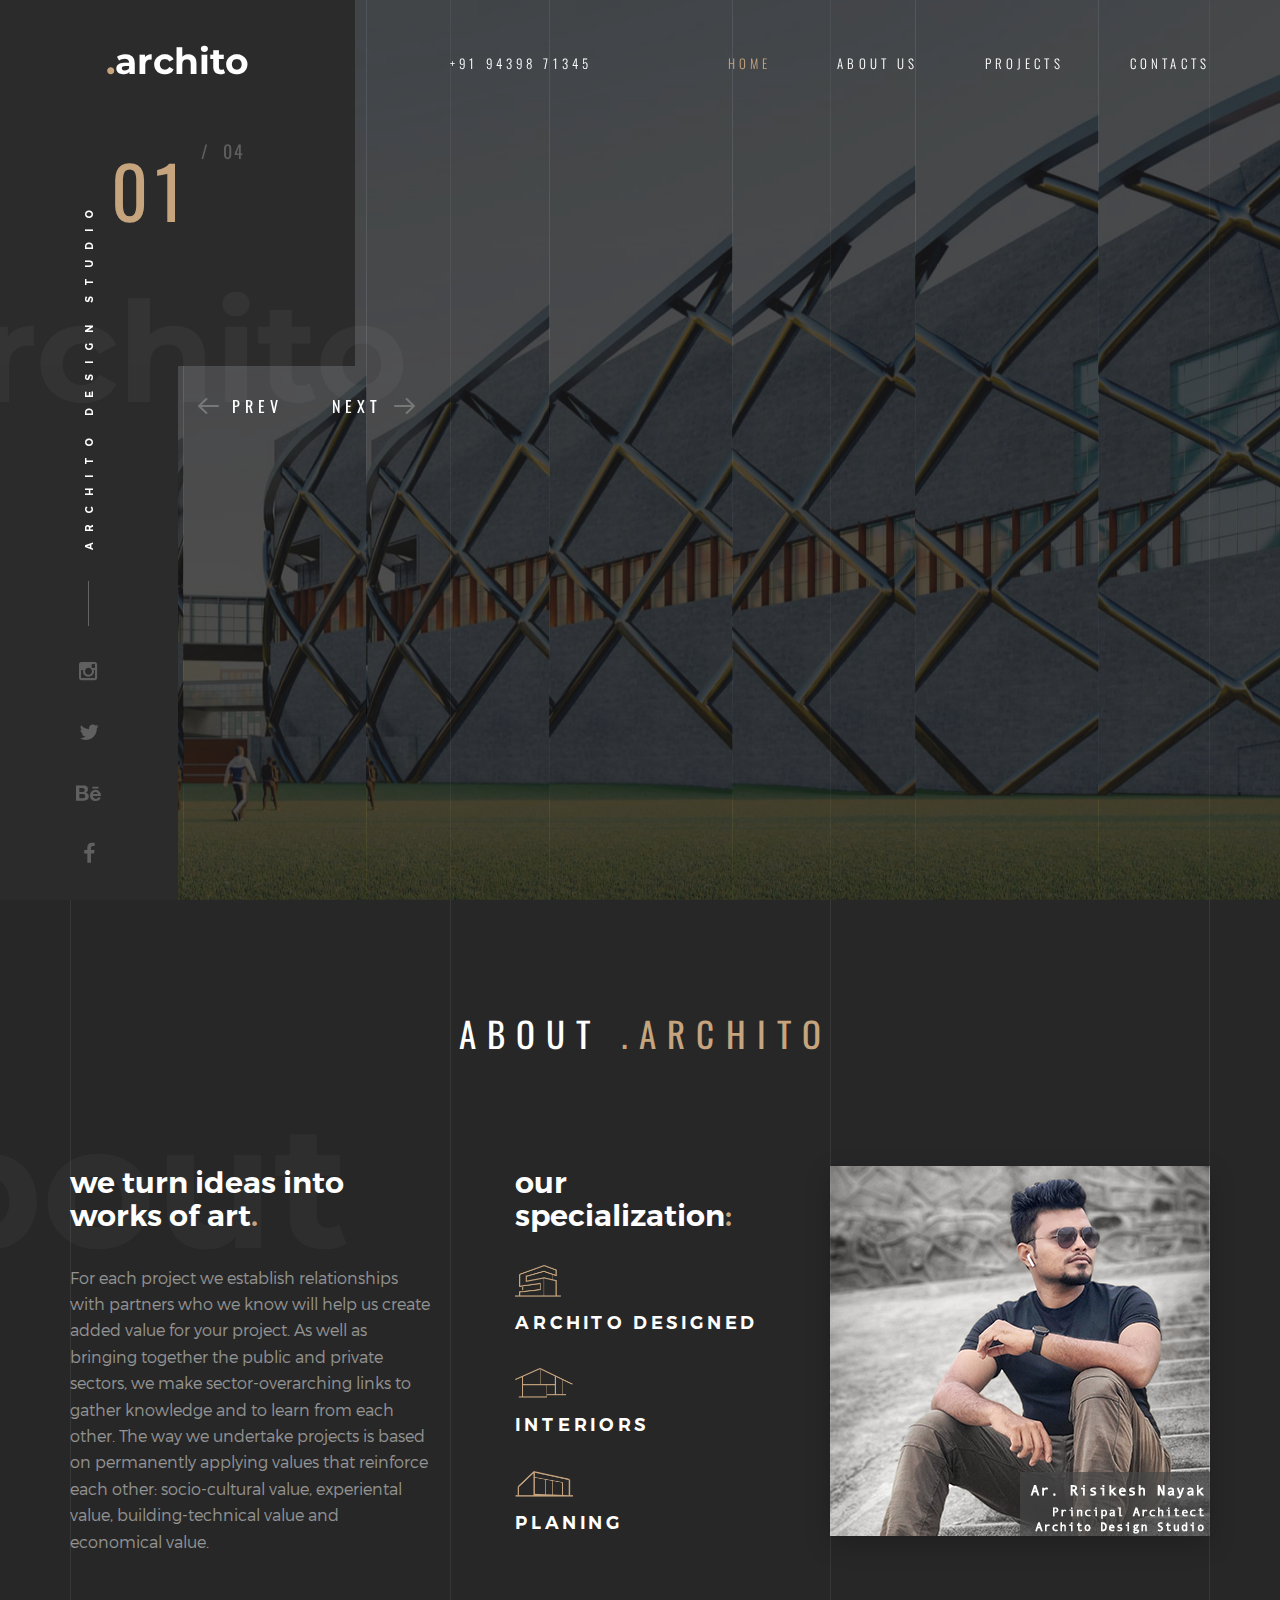
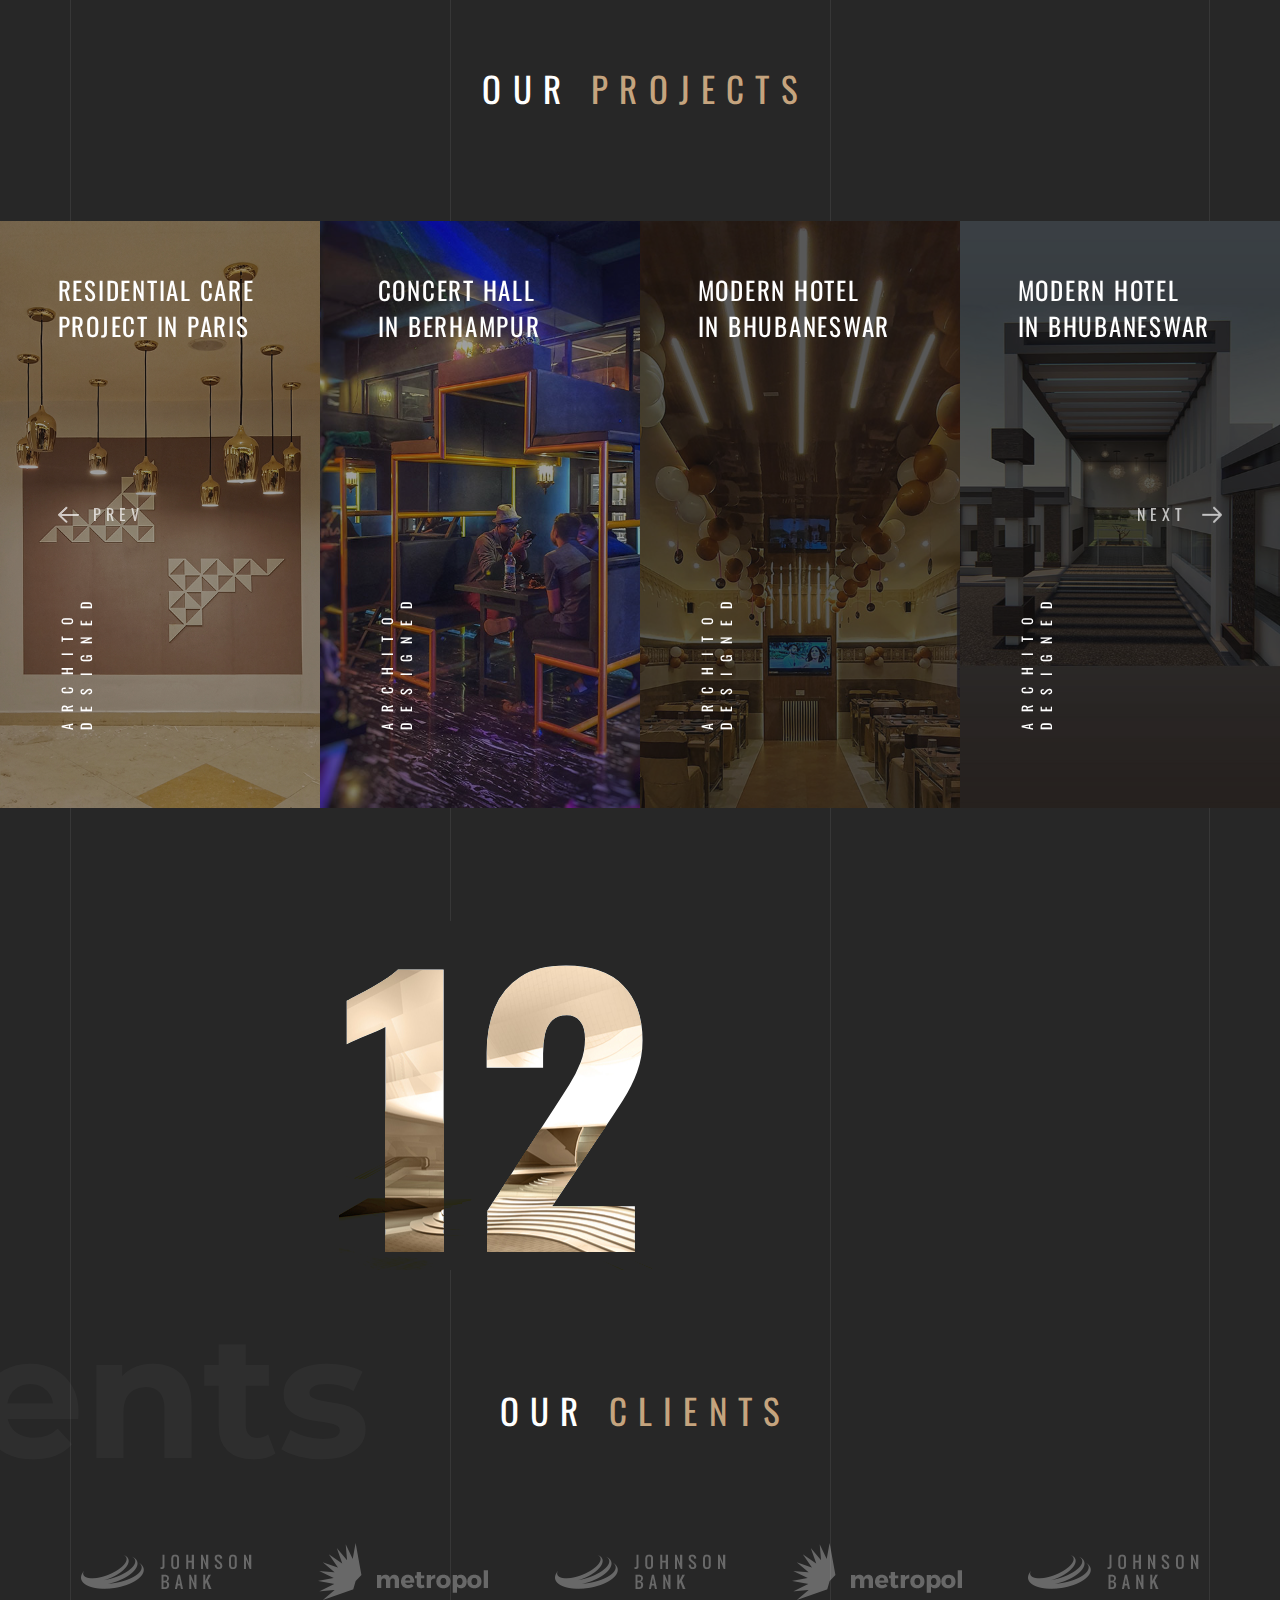
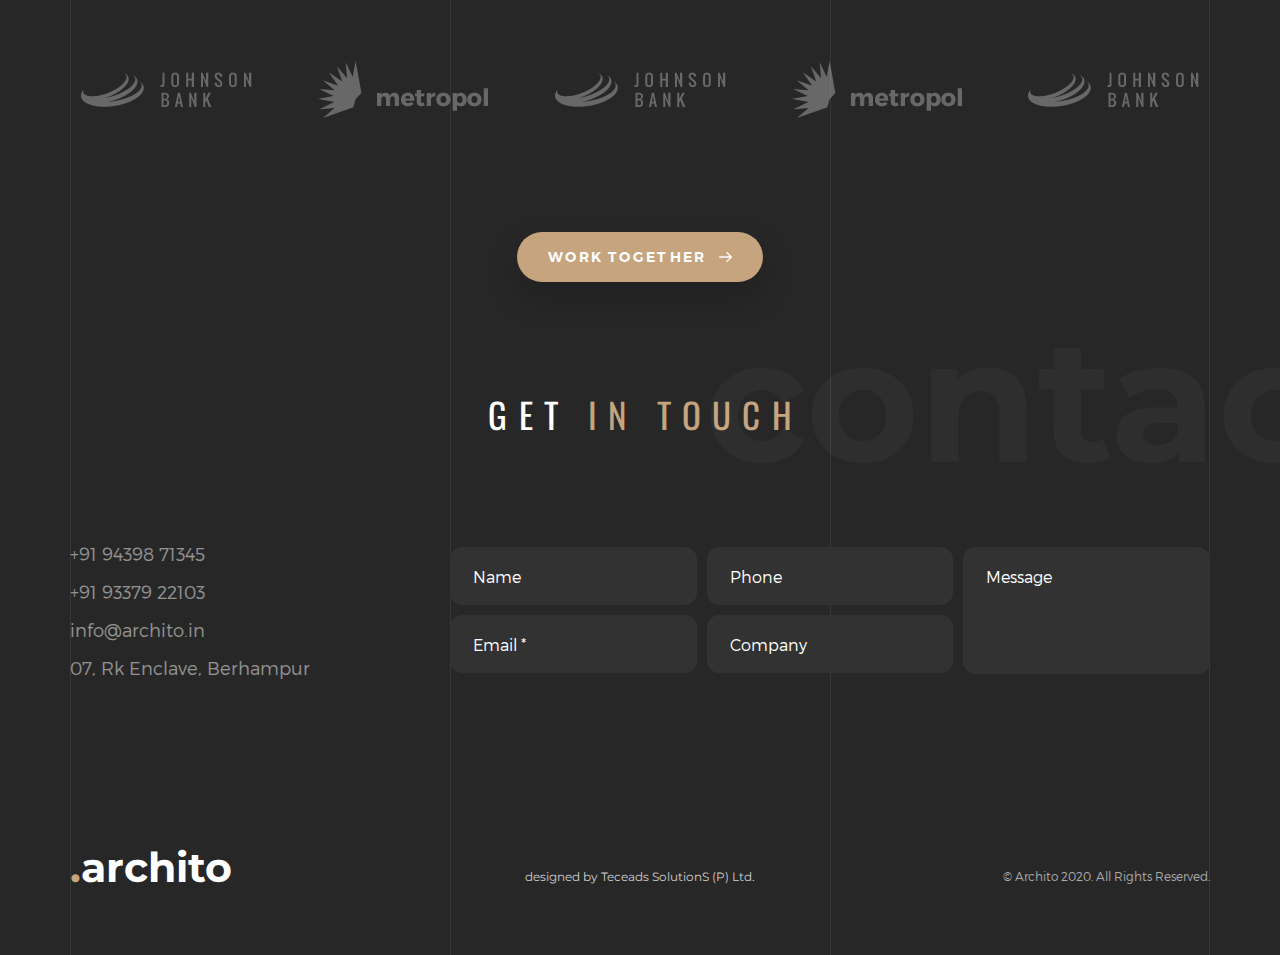
==== commit 9ffc621d: "address and branding" ====
--- a/index.html
+++ b/index.html
@@ -58,11 +58,11 @@
           <sup><span class="delimiter">/</span> 0<span class="total-count"></span></sup>
         </div>
       </div>
-      <div class="header-phone">+7 (212) 674-25-10</div>
+      <div class="header-phone"> +91 94398 71345</div>
       <div class="vertical-panel"></div>
       <div class="vertical-panel-content">
         <div class="vertical-panel-info">
-            <div class="vertical-panel-title">Architecture buro</div>
+            <div class="vertical-panel-title">Archito Design Studio</div>
             <div class="line"></div>
          </div>
         <ul class="social-list">
@@ -89,12 +89,7 @@
             </li>
             <li>
               <a href="">Projects</a>
-              <ul>
-                <li><a href="">Projects - List</a></li>
-                <li>
-                  <a href="">Project - details</a>
-                </li>
-              </ul>
+              
             </li>  
             <li>
               <a href="">Contacts</a>
@@ -123,24 +118,14 @@
           <ul class="navbar-nav-mobile">
             <li class="active">
               <a href="#">Home <i class="fa fa-angle-down"></i></a>
-              <ul>
-                <li><a href="../light/index.html">Home - Light</a></li>
-                <li class="active">
-                  <a href="index.html">— Home - Dark</a>
-                </li>
-              </ul>
+              
             </li>
             <li>
               <a href="">About us</a>
             </li>
             <li>
               <a href="#">Projects <i class="fa fa-angle-down"></i></a>
-              <ul>
-                <li><a href="">Projects - List</a></li>
-                <li>
-                  <a href="">Project - details</a>
-                </li>
-              </ul>
+              
             </li>  
             <li>
               <a href="">Contacts</a>
@@ -194,7 +179,7 @@
                 data-splitin="chars" 
                 data-splitout="none" 
                 data-responsive_offset="on" 
-                data-elementdelay="0.05">Concert hall in new york
+                data-elementdelay="0.05">Concert hall in Berhampur
               </div>
 
               <!-- Layer 2 -->
@@ -334,7 +319,7 @@
                 data-splitin="chars" 
                 data-splitout="none" 
                 data-responsive_offset="on"
-                data-elementdelay="0.05">Modern hotel in london
+                data-elementdelay="0.05">Modern hotel in Bhubaneswar
               </div>
 
 
@@ -406,7 +391,7 @@
                 data-splitin="chars" 
                 data-splitout="none" 
                 data-responsive_offset="on"
-                data-elementdelay="0.05">Modern hotel in london
+                data-elementdelay="0.05">Modern hotel in Bhubaneswar
               </div>
 
 
@@ -477,7 +462,7 @@
                 <h3 class="col-about-title">our<br> specialization<span class="text-primary">:</span></h3>
                 <div class="service-item">
                   <img alt="" width="46" src="img/img-icon/icon-architecture.png">
-                  <h4>Architecture</h4>
+                  <h4>Archito designed</h4>
                 </div>
                 <div class="service-item">
                   <img alt="" width="58" src="img/img-icon/icon-interiors.png">
@@ -514,7 +499,7 @@
                       Residential care<br> project in Paris
                     </h3>
                     <h4 class="project-category">
-                      Architecture
+                      Archito designed
                     </h4>
                     <div class="project-zoom"></div>
                   </figcaption>
@@ -527,10 +512,10 @@
                   <img alt="" src="img/projects/2-480x880.jpg">
                   <figcaption>
                     <h3 class="project-title">
-                      Concert hall<br> in New york
+                      Concert hall<br> in Berhampur
                     </h3>
                     <h4 class="project-category">
-                      Architecture
+                      Archito designed
                     </h4>
                     <div class="project-zoom"></div>
                   </figcaption>
@@ -543,10 +528,10 @@
                   <img alt="" src="img/projects/3-480x880.jpg">
                   <figcaption>
                     <h3 class="project-title">
-                      Modern hotel<br>in London
+                      Modern hotel<br>in Bhubaneswar
                     </h3>
                     <h4 class="project-category">
-                      Architecture
+                      Archito designed
                     </h4>
                     <div class="project-zoom"></div>
                   </figcaption>
@@ -559,10 +544,10 @@
                   <img alt="" src="img/projects/4-480x880.jpg">
                   <figcaption>
                     <h3 class="project-title">
-                      Modern hotel<br>in London
+                      Modern hotel<br>in Bhubaneswar
                     </h3>
                     <h4 class="project-category">
-                      Architecture
+                      Archito designed
                     </h4>
                     <div class="project-zoom"></div>
                   </figcaption>
@@ -578,7 +563,7 @@
                       Residential care<br> project in Paris
                     </h3>
                     <h4 class="project-category">
-                      Architecture
+                      Archito designed
                     </h4>
                     <div class="project-zoom"></div>
                   </figcaption>
@@ -594,7 +579,7 @@
                       Residential care<br> project in Paris
                     </h3>
                     <h4 class="project-category">
-                      Architecture
+                      Archito designed
                     </h4>
                     <div class="project-zoom"></div>
                   </figcaption>
@@ -675,10 +660,10 @@
           <div class="section-content">
             <div class="row-base row">
               <div class="col-address col-base col-md-4">
-                +7 (212) 654-33-35<br>
-                +7 (212) 287-85-22<br>
-                info@goarch.com<br>
-                USA, New York, 57 Quigley Bridge
+                +91 94398 71345<br>
+                +91 93379 22103<br>
+                info@archito.in<br>
+                07, Rk Enclave, Berhampur
               </div>
               <div class="col-base  col-md-8">
                 <form class="js-ajax-form">
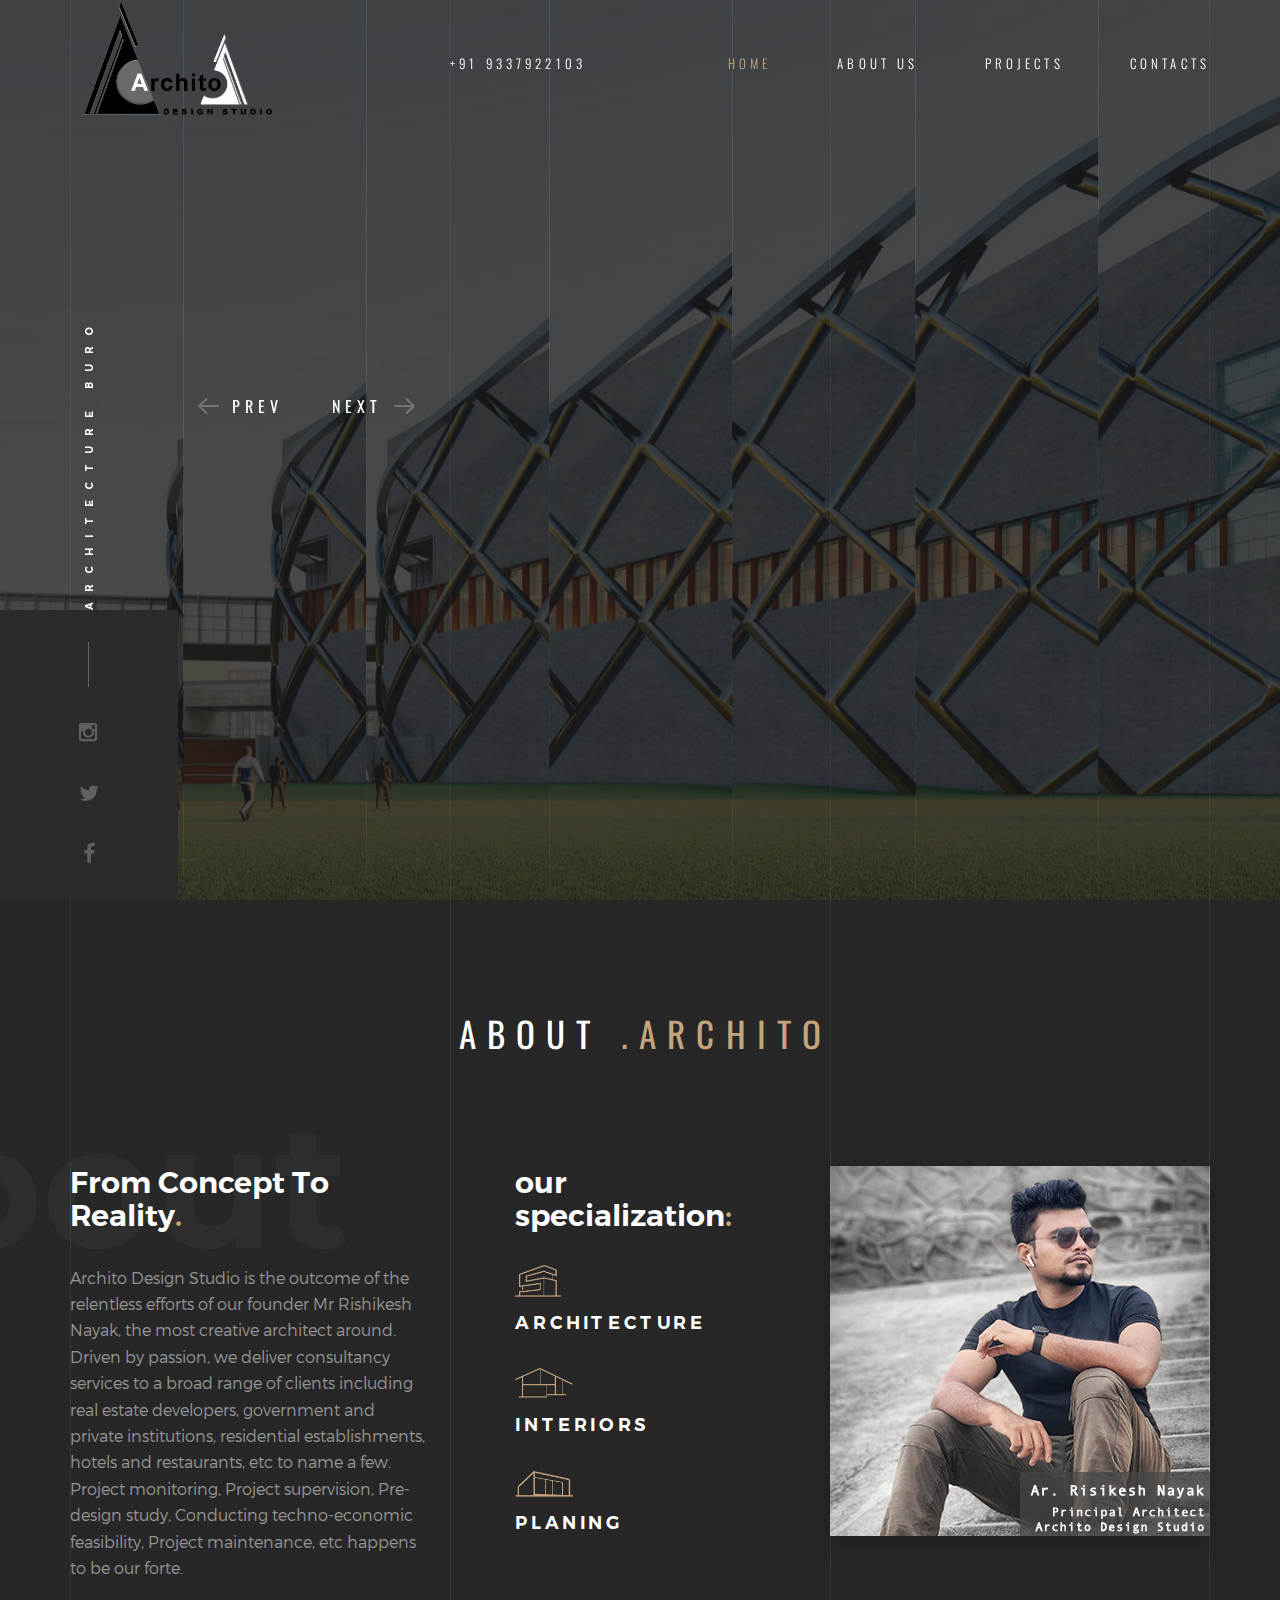
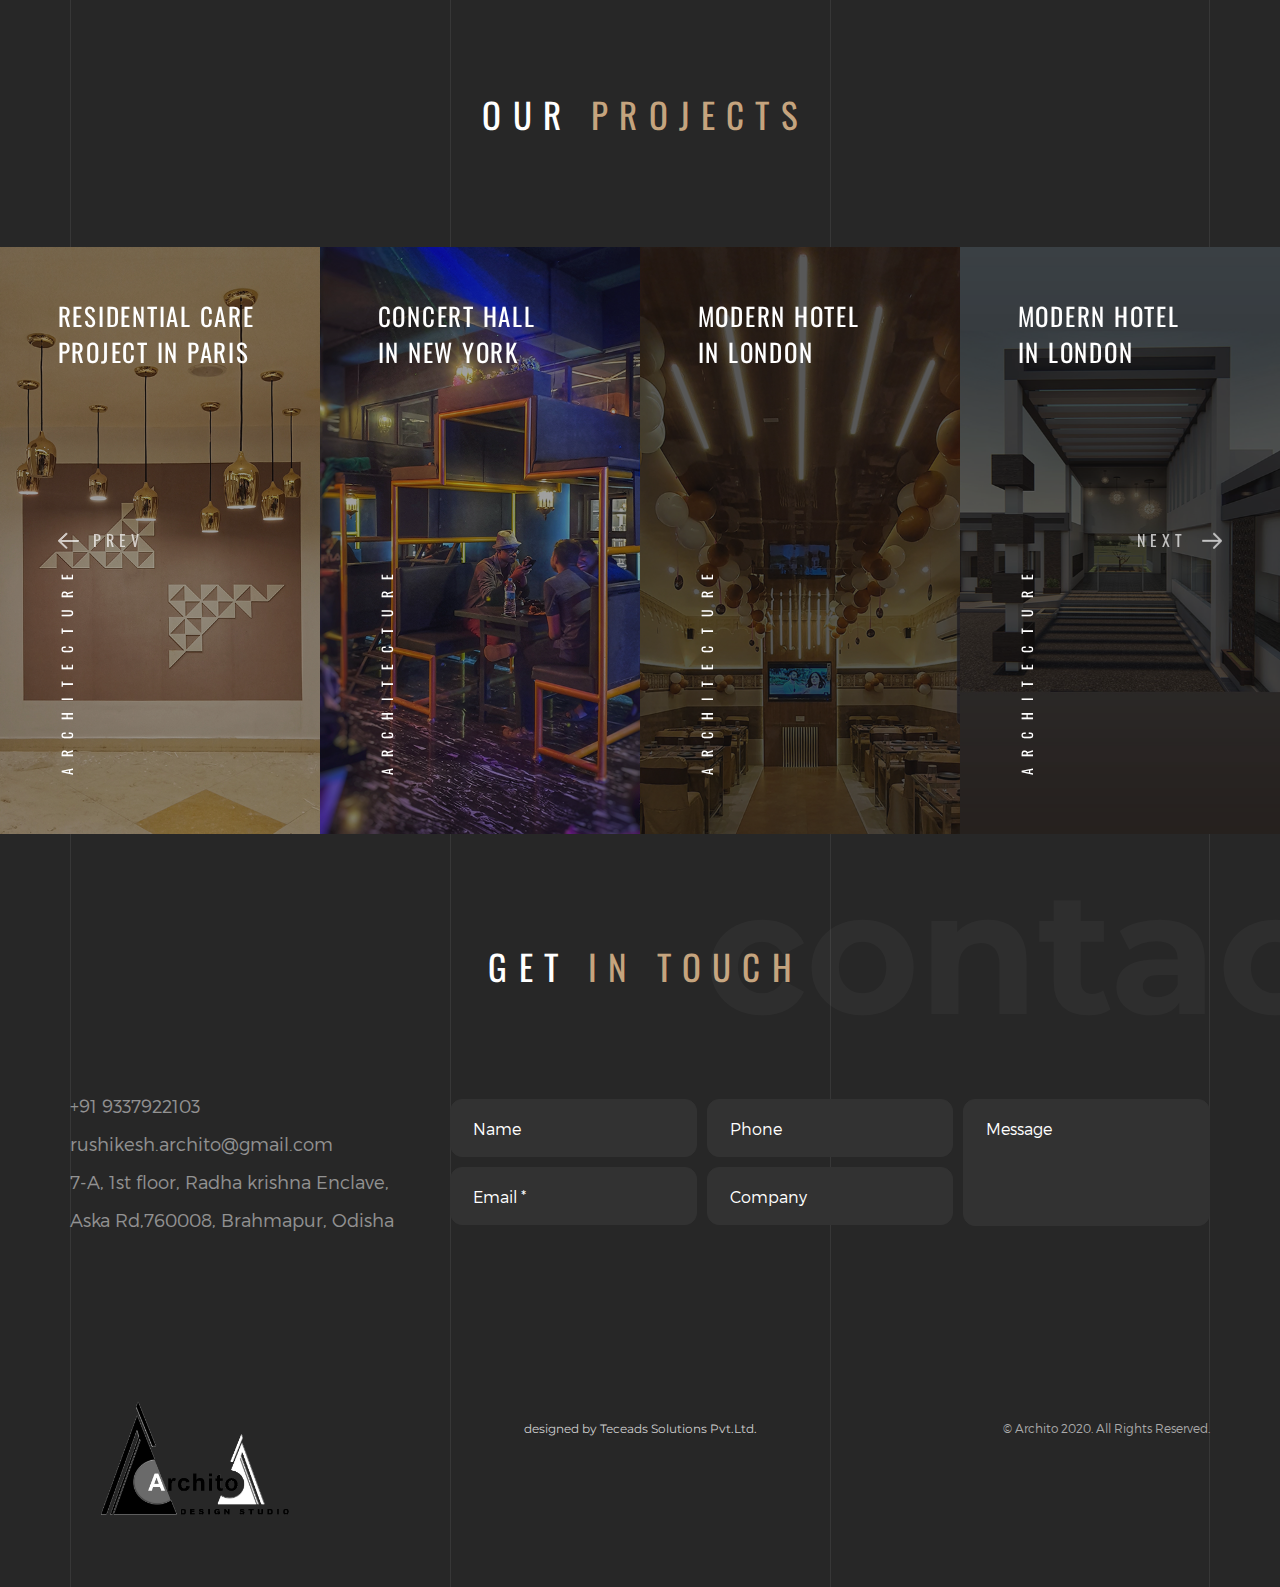
==== commit 6b30f774: "website updated like projects, content,images, etc" ====
--- a/index.html
+++ b/index.html
@@ -3,7 +3,7 @@
 <head>
 <meta  charset="utf-8">
 <meta name="viewport" content="width=device-width, initial-scale=1">
-<title>Archito </title> 
+<title>Archito </title>
 
 <!-- Favicons -->
 <link rel="shortcut icon" href="favicon.png">
@@ -15,9 +15,14 @@
 <link href="https://fonts.googleapis.com/css?family=Oswald:300,400,700" rel="stylesheet">
 <link href="https://fonts.googleapis.com/css?family=Montserrat:400,700" rel="stylesheet">
 <link href="css/style.css" rel="stylesheet" media="screen">
+<!-- <style media="screen">
+html {
+scroll-behavior: smooth;
+}
+</style> -->
 </head>
 <body>
-  
+
     <!-- Loader -->
 
     <div class="loader">
@@ -35,7 +40,7 @@
           </div>
         </div>
       </div>
-      <div class="loader-brand"> 
+      <div class="loader-brand">
         <div class="sk-folding-cube">
           <div class="sk-cube1 sk-cube"></div>
           <div class="sk-cube2 sk-cube"></div>
@@ -49,29 +54,30 @@
 
     <header id="top" class="header-home">
       <div class="brand-panel">
-        <a href="#top" class="brand js-target-scroll">
-          <span class="text-primary">.</span>archito
+        <a href="index.html" class="brand js-target-scroll">
+          <!-- <span class="text-primary">.</span>archito -->
+            <img src="img/LOGO-ARCHITO.png" width="250">
         </a>
-        <div class="brand-name">.archito</div>
+        <!-- <div class="brand-name">.archito</div>
         <div class="slide-number">
           <span class="current-number text-primary">0<span class="count">1</span></span>
           <sup><span class="delimiter">/</span> 0<span class="total-count"></span></sup>
-        </div>
+        </div> -->
       </div>
-      <div class="header-phone"> +91 94398 71345</div>
+      <div class="header-phone">+91 9337922103</div>
       <div class="vertical-panel"></div>
       <div class="vertical-panel-content">
         <div class="vertical-panel-info">
-            <div class="vertical-panel-title">Archito Design Studio</div>
+            <div class="vertical-panel-title">Architecture buro</div>
             <div class="line"></div>
          </div>
         <ul class="social-list">
-          <li><a href="" class="fa fa-instagram"></a></li>
-          <li><a href="" class="fa fa-twitter"></a></li>
-          <li><a href="" class="fa fa-behance"></a></li>
-          <li><a href="" class="fa fa-facebook"></a></li>
-         </ul>  
-      </div> 
+          <li><a target="_blank" href="https://www.instagram.com/archito_design_studio/?igshid=i7raxda96dsh&hl=en" class="fa fa-instagram"></a></li>
+          <li><a class="fa fa-twitter"></a></li>
+          <!-- <li><a href="" class="fa fa-behance"></a></li> -->
+          <li><a target="_blank" href="https://www.facebook.com/rushikesh.archito/" class="fa fa-facebook"></a></li>
+         </ul>
+      </div>
 
       <!-- Navigation Desctop -->
 
@@ -85,14 +91,31 @@
               <a href="index.html">Home</a>
             </li>
             <li>
-              <a href="">About us</a>
+              <a href="about.html">About us</a>
             </li>
             <li>
-              <a href="">Projects</a>
-              
-            </li>  
+              <a style="cursor:pointer;">Projects</a>
+              <ul>
+                <li>
+                  <a style="cursor:pointer;">Residential</a>
+                <ul>
+                  <li><a href="resint.html">Interiors</a></li>
+                  <li><a href="resext.html">Exteriors</a></li>
+                </ul>
+              </li>
+                <li><a style="cursor:pointer;">Commercial</a>
+                  <ul>
+                    <li><a href="comint.html">Interiors</a></li>
+                    <li><a href="comext.html">Exteriors</a></li>
+                  </ul>
+                </li>
+                <li><a href="hospitality.html">Hospitality</a></li>
+                <li><a href="landscape.html">Landscape</a></li>
+                <li><a href="govt.html">Goverment</a></li>
+              </ul>
+            </li>
             <li>
-              <a href="">Contacts</a>
+              <a href="contacts.html">Contacts</a>
             </li>
           </ul>
         </div>
@@ -114,33 +137,46 @@
           <span class="icon-bar"></span>
         </button>
 
-        <div class="collapse navbar-collapse" id="navbar-mobile"> 
+        <div class="collapse navbar-collapse" id="navbar-mobile">
           <ul class="navbar-nav-mobile">
             <li class="active">
-              <a href="#">Home <i class="fa fa-angle-down"></i></a>
-              
+              <a href="index.html">Home</a>
+              <!-- <ul>
+                <li><a href="../light/index.html">Home - Light</a></li>
+                <li class="active">
+                  <a href="index.html">— Home - Dark</a>
+                </li>
+              </ul> -->
             </li>
             <li>
-              <a href="">About us</a>
+              <a href="about.html">About us</a>
             </li>
             <li>
               <a href="#">Projects <i class="fa fa-angle-down"></i></a>
-              
-            </li>  
+              <ul>
+                <li><a href="resint.html">Residential Interiors</a></li>
+                <li><a href="resext.html">Residential Exteriors</a></li>
+                <li><a href="comint.html">Commercial Interiors</a></li>
+                <li><a href="comext.html">Commercial Exteriors</a></li>
+                <li><a href="hospitality.html">Hospitality</a></li>
+                <li><a href="landscape.html">Landscape</a></li>
+                <li><a href="govt.html">Goverment</a></li>
+            </ul>
+            </li>
             <li>
-              <a href="">Contacts</a>
+              <a href="contacts.html">Contacts</a>
             </li>
           </ul>
         </div>
-      </nav> 
+      </nav>
     </header>
 
   <!-- Layout -->
 
   <div class="layout">
-    
+
     <!-- Home -->
-    
+
     <main class="main">
 
       <div class="arrow-left"></div>
@@ -162,8 +198,8 @@
 
               <!-- Layer 1 -->
 
-              <div class="slide-title tp-caption tp-resizeme" 
-                data-x="['right','right','right','right']" data-hoffset="['-18','-18','-18','-18']" 
+              <div class="slide-title tp-caption tp-resizeme"
+                data-x="['right','right','right','right']" data-hoffset="['-18','-18','-18','-18']"
                 data-y="['middle','middle','middle','middle']" data-voffset="['-35','-35', '-25']"
                 data-fontsize="['50','45', '35']"
                 data-lineheight="['80','75', '65']"
@@ -171,39 +207,39 @@
                 data-height="none"
                 data-whitespace="normal"
                 data-transform_idle="o:1;"
-                data-transform_in="x:[105%];z:0;rX:45deg;rY:0deg;rZ:90deg;sX:1;sY:1;skX:0;skY:0;s:2000;e:Power2.easeInOut;" 
-                data-transform_out="y:[100%];s:1000;e:Power2.easeInOut;s:1000;e:Power2.easeInOut;" 
-                data-mask_in="x:50px;y:0px;s:inherit;e:inherit;" 
-                data-mask_out="x:inherit;y:inherit;s:inherit;e:inherit;" 
-                data-start="500" 
-                data-splitin="chars" 
-                data-splitout="none" 
-                data-responsive_offset="on" 
-                data-elementdelay="0.05">Concert hall in Berhampur
+                data-transform_in="x:[105%];z:0;rX:45deg;rY:0deg;rZ:90deg;sX:1;sY:1;skX:0;skY:0;s:2000;e:Power2.easeInOut;"
+                data-transform_out="y:[100%];s:1000;e:Power2.easeInOut;s:1000;e:Power2.easeInOut;"
+                data-mask_in="x:50px;y:0px;s:inherit;e:inherit;"
+                data-mask_out="x:inherit;y:inherit;s:inherit;e:inherit;"
+                data-start="500"
+                data-splitin="chars"
+                data-splitout="none"
+                data-responsive_offset="on"
+                data-elementdelay="0.05">Concert hall in new york
               </div>
 
               <!-- Layer 2 -->
 
               <div class="slide-subtitle tp-caption tp-resizeme"
-                data-x="['right','right','right','right']" data-hoffset="['0']" 
+                data-x="['right','right','right','right']" data-hoffset="['0']"
                 data-y="['middle','middle','middle','middle']" data-voffset="['75','105']"
-                data-fontsize="['18']" 
+                data-fontsize="['18']"
                 data-whitespace="nowrap"
                 data-transform_idle="o:1;"
-                data-transform_in="y:[100%];z:0;rX:0deg;rY:0;rZ:0;sX:1;sY:1;skX:0;skY:0;s:1200;e:Power1.easeInOut;" 
-                data-transform_out="opacity:0;s:1000;s:1000;" 
-                data-mask_in="x:0px;y:0px;s:inherit;e:inherit;" 
-                data-start="1500" 
-                data-splitin="none" 
-                data-splitout="none">Concert Hall is the architecture of a new generation, a building<br> 
-                that exists not only in the dimension of space,<br> 
-                but also in the dimension of time and communication. 
+                data-transform_in="y:[100%];z:0;rX:0deg;rY:0;rZ:0;sX:1;sY:1;skX:0;skY:0;s:1200;e:Power1.easeInOut;"
+                data-transform_out="opacity:0;s:1000;s:1000;"
+                data-mask_in="x:0px;y:0px;s:inherit;e:inherit;"
+                data-start="1500"
+                data-splitin="none"
+                data-splitout="none">Concert Hall is the architecture of a new generation, a building<br>
+                that exists not only in the dimension of space,<br>
+                but also in the dimension of time and communication.
               </div>
 
               <!-- Layer 3 -->
 
               <div class="tp-caption"
-                data-x="['right','right','right','right']" data-hoffset="['0','0','0','0']" 
+                data-x="['right','right','right','right']" data-hoffset="['0','0','0','0']"
                 data-y="['middle','middle','middle','middle']" data-voffset="['195','215']"
                 data-width="none"
                 data-height="none"
@@ -211,12 +247,12 @@
                 data-transform_idle="o:1;"
                 data-transform_hover="o:1;rX:0;rY:0;rZ:0;z:0;s:300;e:Power1.easeInOut;"
                 data-style_hover="c:rgba(255, 255, 255, 1.00);bc:rgba(255, 255, 255, 1.00);"
-                data-transform_in="y:50px;opacity:0;s:1500;e:Power4.easeInOut;" 
-                data-transform_out="y:[175%];s:1000;e:Power2.easeInOut;s:1000;e:Power2.easeInOut;" 
-                data-mask_out="x:inherit;y:inherit;" 
-                data-start="1500" 
-                data-splitin="none" 
-                data-splitout="none" 
+                data-transform_in="y:50px;opacity:0;s:1500;e:Power4.easeInOut;"
+                data-transform_out="y:[175%];s:1000;e:Power2.easeInOut;s:1000;e:Power2.easeInOut;"
+                data-mask_out="x:inherit;y:inherit;"
+                data-start="1500"
+                data-splitin="none"
+                data-splitout="none"
                 data-responsive_offset="on"><a href="#about" class="btn js-target-scroll">Look more <i class="icon-next"></i></a>
               </div>
             </li>
@@ -231,8 +267,8 @@
 
               <!-- Layer 1 -->
 
-              <div class="slide-title tp-caption tp-resizeme" 
-                data-x="['right','right','right','right']" data-hoffset="['-18','-18','-18','-18']" 
+              <div class="slide-title tp-caption tp-resizeme"
+                data-x="['right','right','right','right']" data-hoffset="['-18','-18','-18','-18']"
                 data-y="['middle','middle','middle','middle']" data-voffset="['-35','-35', '-55']"
                 data-fontsize="['50','45', '35']"
                 data-lineheight="['80','75','65']"
@@ -240,13 +276,13 @@
                 data-height="none"
                 data-whitespace="normal"
                 data-transform_idle="o:1;"
-                data-transform_in="x:[105%];z:0;rX:45deg;rY:0deg;rZ:90deg;sX:1;sY:1;skX:0;skY:0;s:2000;e:Power2.easeInOut;" 
-                data-transform_out="y:[100%];s:1000;e:Power2.easeInOut;s:1000;e:Power2.easeInOut;" 
-                data-mask_in="x:50px;y:0px;s:inherit;e:inherit;" 
-                data-mask_out="x:inherit;y:inherit;s:inherit;e:inherit;" 
-                data-start="500" 
-                data-splitin="chars" 
-                data-splitout="none" 
+                data-transform_in="x:[105%];z:0;rX:45deg;rY:0deg;rZ:90deg;sX:1;sY:1;skX:0;skY:0;s:2000;e:Power2.easeInOut;"
+                data-transform_out="y:[100%];s:1000;e:Power2.easeInOut;s:1000;e:Power2.easeInOut;"
+                data-mask_in="x:50px;y:0px;s:inherit;e:inherit;"
+                data-mask_out="x:inherit;y:inherit;s:inherit;e:inherit;"
+                data-start="500"
+                data-splitin="chars"
+                data-splitout="none"
                 data-responsive_offset="on"
                 data-elementdelay="0.05">Exhibition center in boston
               </div>
@@ -255,25 +291,25 @@
               <!-- Layer 2 -->
 
               <div class="slide-subtitle tp-caption tp-resizeme"
-                data-x="['right','right','right','right']" data-hoffset="['0']" 
+                data-x="['right','right','right','right']" data-hoffset="['0']"
                 data-y="['middle','middle','middle','middle']" data-voffset="['75','105']"
-                data-fontsize="['18']" 
+                data-fontsize="['18']"
                 data-whitespace="nowrap"
                 data-transform_idle="o:1;"
-                data-transform_in="y:[100%];z:0;rX:0deg;rY:0;rZ:0;sX:1;sY:1;skX:0;skY:0;s:1200;e:Power1.easeInOut;" 
-                data-transform_out="opacity:0;s:1000;s:1000;" 
-                data-mask_in="x:0px;y:0px;s:inherit;e:inherit;" 
-                data-start="1500" 
-                data-splitin="none" 
+                data-transform_in="y:[100%];z:0;rX:0deg;rY:0;rZ:0;sX:1;sY:1;skX:0;skY:0;s:1200;e:Power1.easeInOut;"
+                data-transform_out="opacity:0;s:1000;s:1000;"
+                data-mask_in="x:0px;y:0px;s:inherit;e:inherit;"
+                data-start="1500"
+                data-splitin="none"
                 data-splitout="none">
-                Modern Hotel is the architecture of a new generation, a building<br> that exists not only in the dimension of space,<br> 
-                but also in the dimension of time and communication. 
+                Modern Hotel is the architecture of a new generation, a building<br> that exists not only in the dimension of space,<br>
+                but also in the dimension of time and communication.
               </div>
 
               <!-- Layer 3 -->
 
               <div class="tp-caption tp-resizeme"
-                data-x="['right','right','right','right']" data-hoffset="['0']" 
+                data-x="['right','right','right','right']" data-hoffset="['0']"
                 data-y="['middle','middle','middle','middle']" data-voffset="['195','210']"
                 data-width="none"
                 data-height="none"
@@ -281,12 +317,12 @@
                 data-transform_idle="o:1;"
                 data-transform_hover="o:1;rX:0;rY:0;rZ:0;z:0;s:300;e:Power1.easeInOut;"
                 data-style_hover="c:rgba(255, 255, 255, 1.00);bc:rgba(255, 255, 255, 1.00);"
-                data-transform_in="y:50px;opacity:0;s:1500;e:Power4.easeInOut;" 
-                data-transform_out="y:[175%];s:1000;e:Power2.easeInOut;s:1000;e:Power2.easeInOut;" 
-                 data-mask_out="x:inherit;y:inherit;" 
-                data-start="1500" 
-                data-splitin="none" 
-                data-splitout="none" 
+                data-transform_in="y:50px;opacity:0;s:1500;e:Power4.easeInOut;"
+                data-transform_out="y:[175%];s:1000;e:Power2.easeInOut;s:1000;e:Power2.easeInOut;"
+                 data-mask_out="x:inherit;y:inherit;"
+                data-start="1500"
+                data-splitin="none"
+                data-splitout="none"
                 data-responsive_offset="on"
                 style="z-index: 8;"><a href="#about" class="btn js-target-scroll">Look more <i class="icon-next"></i></a>
               </div>
@@ -302,8 +338,8 @@
 
               <!-- Layer 1 -->
 
-              <div class="slide-title tp-caption tp-resizeme" 
-                data-x="['right','right','right','right']" data-hoffset="['-18','-18','-18','-18']" 
+              <div class="slide-title tp-caption tp-resizeme"
+                data-x="['right','right','right','right']" data-hoffset="['-18','-18','-18','-18']"
                 data-y="['middle','middle','middle','middle']" data-voffset="['-35','-35', '-25']"
                 data-fontsize="['50','45', '35']"
                 data-lineheight="['80','75', '65']"
@@ -311,40 +347,40 @@
                 data-height="none"
                 data-whitespace="normal"
                 data-transform_idle="o:1;"
-                data-transform_in="x:[105%];z:0;rX:45deg;rY:0deg;rZ:90deg;sX:1;sY:1;skX:0;skY:0;s:2000;e:Power2.easeInOut;" 
-                data-transform_out="y:[100%];s:1000;e:Power2.easeInOut;s:1000;e:Power2.easeInOut;" 
-                data-mask_in="x:50px;y:0px;s:inherit;e:inherit;" 
-                data-mask_out="x:inherit;y:inherit;s:inherit;e:inherit;" 
-                data-start="500" 
-                data-splitin="chars" 
-                data-splitout="none" 
+                data-transform_in="x:[105%];z:0;rX:45deg;rY:0deg;rZ:90deg;sX:1;sY:1;skX:0;skY:0;s:2000;e:Power2.easeInOut;"
+                data-transform_out="y:[100%];s:1000;e:Power2.easeInOut;s:1000;e:Power2.easeInOut;"
+                data-mask_in="x:50px;y:0px;s:inherit;e:inherit;"
+                data-mask_out="x:inherit;y:inherit;s:inherit;e:inherit;"
+                data-start="500"
+                data-splitin="chars"
+                data-splitout="none"
                 data-responsive_offset="on"
-                data-elementdelay="0.05">Modern hotel in Bhubaneswar
+                data-elementdelay="0.05">Modern hotel in london
               </div>
 
 
               <!-- Layer 2 -->
 
               <div class="slide-subtitle tp-caption tp-resizeme"
-                data-x="['right','right','right','right']" data-hoffset="['0']" 
+                data-x="['right','right','right','right']" data-hoffset="['0']"
                 data-y="['middle','middle','middle','middle']" data-voffset="['75','105']"
-                data-fontsize="['18']" 
+                data-fontsize="['18']"
                 data-whitespace="nowrap"
                 data-transform_idle="o:1;"
-                data-transform_in="y:[100%];z:0;rX:0deg;rY:0;rZ:0;sX:1;sY:1;skX:0;skY:0;s:1200;e:Power1.easeInOut;" 
-                data-transform_out="opacity:0;s:1000;s:1000;" 
-                data-mask_in="x:0px;y:0px;s:inherit;e:inherit;" 
-                data-start="1500" 
-                data-splitin="none" 
+                data-transform_in="y:[100%];z:0;rX:0deg;rY:0;rZ:0;sX:1;sY:1;skX:0;skY:0;s:1200;e:Power1.easeInOut;"
+                data-transform_out="opacity:0;s:1000;s:1000;"
+                data-mask_in="x:0px;y:0px;s:inherit;e:inherit;"
+                data-start="1500"
+                data-splitin="none"
                 data-splitout="none">Exhibition Center is the architecture of a new generation,<br>
-                a building that exists not only in the dimension of space,<br> 
-                but also in the dimension of time and communication.  
+                a building that exists not only in the dimension of space,<br>
+                but also in the dimension of time and communication.
               </div>
 
               <!-- Layer 3 -->
 
               <div class="tp-caption tp-resizeme"
-                data-x="['right','right','right','right']" data-hoffset="['0','0','0','0']" 
+                data-x="['right','right','right','right']" data-hoffset="['0','0','0','0']"
                 data-y="['middle','middle','middle','middle']" data-voffset="['195','215']"
                 data-width="none"
                 data-height="none"
@@ -352,13 +388,13 @@
                 data-transform_idle="o:1;"
                 data-transform_hover="o:1;rX:0;rY:0;rZ:0;z:0;s:300;e:Power1.easeInOut;"
                 data-style_hover="c:rgba(255, 255, 255, 1.00);bc:rgba(255, 255, 255, 1.00);"
-                data-transform_in="y:50px;opacity:0;s:1500;e:Power4.easeInOut;" 
-                data-transform_out="y:[175%];s:1000;e:Power2.easeInOut;s:1000;e:Power2.easeInOut;" 
-                data-mask_out="x:inherit;y:inherit;" 
-                data-start="1500" 
-                data-splitin="none" 
-                data-splitout="none" 
-                data-responsive_offset="on" 
+                data-transform_in="y:50px;opacity:0;s:1500;e:Power4.easeInOut;"
+                data-transform_out="y:[175%];s:1000;e:Power2.easeInOut;s:1000;e:Power2.easeInOut;"
+                data-mask_out="x:inherit;y:inherit;"
+                data-start="1500"
+                data-splitin="none"
+                data-splitout="none"
+                data-responsive_offset="on"
                 style="z-index: 8;"><a href="#about" class="btn js-target-scroll">Look more <i class="icon-next"></i></a>
               </div>
             </li>
@@ -374,8 +410,8 @@
 
               <!-- Layer 1 -->
 
-              <div class="slide-title tp-caption tp-resizeme" 
-                data-x="['right','right','right','right']" data-hoffset="['-18','-18','-18','-18']" 
+              <div class="slide-title tp-caption tp-resizeme"
+                data-x="['right','right','right','right']" data-hoffset="['-18','-18','-18','-18']"
                 data-y="['middle','middle','middle','middle']" data-voffset="['-35','-35', '-25']"
                 data-fontsize="['50','45', '35']"
                 data-lineheight="['80','75', '65']"
@@ -383,40 +419,40 @@
                 data-height="none"
                 data-whitespace="normal"
                 data-transform_idle="o:1;"
-                data-transform_in="x:[105%];z:0;rX:45deg;rY:0deg;rZ:90deg;sX:1;sY:1;skX:0;skY:0;s:2000;e:Power2.easeInOut;" 
-                data-transform_out="y:[100%];s:1000;e:Power2.easeInOut;s:1000;e:Power2.easeInOut;" 
-                data-mask_in="x:50px;y:0px;s:inherit;e:inherit;" 
-                data-mask_out="x:inherit;y:inherit;s:inherit;e:inherit;" 
-                data-start="500" 
-                data-splitin="chars" 
-                data-splitout="none" 
+                data-transform_in="x:[105%];z:0;rX:45deg;rY:0deg;rZ:90deg;sX:1;sY:1;skX:0;skY:0;s:2000;e:Power2.easeInOut;"
+                data-transform_out="y:[100%];s:1000;e:Power2.easeInOut;s:1000;e:Power2.easeInOut;"
+                data-mask_in="x:50px;y:0px;s:inherit;e:inherit;"
+                data-mask_out="x:inherit;y:inherit;s:inherit;e:inherit;"
+                data-start="500"
+                data-splitin="chars"
+                data-splitout="none"
                 data-responsive_offset="on"
-                data-elementdelay="0.05">Modern hotel in Bhubaneswar
+                data-elementdelay="0.05">Modern hotel in london
               </div>
 
 
               <!-- Layer 2 -->
 
               <div class="slide-subtitle tp-caption tp-resizeme"
-                data-x="['right','right','right','right']" data-hoffset="['0']" 
+                data-x="['right','right','right','right']" data-hoffset="['0']"
                 data-y="['middle','middle','middle','middle']" data-voffset="['75','105']"
-                data-fontsize="['18']" 
+                data-fontsize="['18']"
                 data-whitespace="nowrap"
                 data-transform_idle="o:1;"
-                data-transform_in="y:[100%];z:0;rX:0deg;rY:0;rZ:0;sX:1;sY:1;skX:0;skY:0;s:1200;e:Power1.easeInOut;" 
-                data-transform_out="opacity:0;s:1000;s:1000;" 
-                data-mask_in="x:0px;y:0px;s:inherit;e:inherit;" 
-                data-start="1500" 
-                data-splitin="none" 
+                data-transform_in="y:[100%];z:0;rX:0deg;rY:0;rZ:0;sX:1;sY:1;skX:0;skY:0;s:1200;e:Power1.easeInOut;"
+                data-transform_out="opacity:0;s:1000;s:1000;"
+                data-mask_in="x:0px;y:0px;s:inherit;e:inherit;"
+                data-start="1500"
+                data-splitin="none"
                 data-splitout="none">Exhibition Center is the architecture of a new generation,<br>
-                a building that exists not only in the dimension of space,<br> 
-                but also in the dimension of time and communication.  
+                a building that exists not only in the dimension of space,<br>
+                but also in the dimension of time and communication.
               </div>
 
               <!-- Layer 3 -->
 
               <div class="tp-caption tp-resizeme"
-                data-x="['right','right','right','right']" data-hoffset="['0','0','0','0']" 
+                data-x="['right','right','right','right']" data-hoffset="['0','0','0','0']"
                 data-y="['middle','middle','middle','middle']" data-voffset="['195','215']"
                 data-width="none"
                 data-height="none"
@@ -424,13 +460,13 @@
                 data-transform_idle="o:1;"
                 data-transform_hover="o:1;rX:0;rY:0;rZ:0;z:0;s:300;e:Power1.easeInOut;"
                 data-style_hover="c:rgba(255, 255, 255, 1.00);bc:rgba(255, 255, 255, 1.00);"
-                data-transform_in="y:50px;opacity:0;s:1500;e:Power4.easeInOut;" 
-                data-transform_out="y:[175%];s:1000;e:Power2.easeInOut;s:1000;e:Power2.easeInOut;" 
-                data-mask_out="x:inherit;y:inherit;" 
-                data-start="1500" 
-                data-splitin="none" 
-                data-splitout="none" 
-                data-responsive_offset="on" 
+                data-transform_in="y:50px;opacity:0;s:1500;e:Power4.easeInOut;"
+                data-transform_out="y:[175%];s:1000;e:Power2.easeInOut;s:1000;e:Power2.easeInOut;"
+                data-mask_out="x:inherit;y:inherit;"
+                data-start="1500"
+                data-splitin="none"
+                data-splitout="none"
+                data-responsive_offset="on"
                 style="z-index: 8;"><a href="#about" class="btn js-target-scroll">Look more <i class="icon-next"></i></a>
               </div>
             </li>
@@ -440,8 +476,8 @@
       </div>
     </main>
 
-    <div class="content">   
-    
+    <div class="content">
+
       <!-- About  -->
 
       <section id="about" class="about section">
@@ -453,16 +489,16 @@
           <div class="section-content">
             <div class="row-base row">
               <div class="col-base col-sm-6 col-md-4">
-                <h3 class="col-about-title">we turn ideas into works of art<span class="text-primary">.</span></h3>
+                <h3 class="col-about-title">From Concept To Reality<span class="text-primary">.</span></h3>
                 <div class="col-about-info">
-                  <p>For each project we establish relationships with partners who we know will help us create added value for your project. As well as bringing together the public and private sectors, we make sector-overarching links to gather knowledge and to learn from each other. The way we undertake projects is based on permanently applying values that reinforce each other: socio-cultural value, experiental value, building-technical value and economical value.</p>
+                  <p>Archito Design Studio is the outcome of the relentless efforts of our founder Mr Rishikesh Nayak, the most creative architect around. Driven by passion, we deliver consultancy services to a broad range of clients including real estate developers, government and private institutions, residential establishments, hotels and restaurants, etc to name a few. Project monitoring, Project supervision, Pre-design study, Conducting techno-economic feasibility, Project maintenance, etc happens to be our forte.</p>
                 </div>
               </div>
               <div class="col-base col-about-spec col-sm-6 col-md-4">
                 <h3 class="col-about-title">our<br> specialization<span class="text-primary">:</span></h3>
                 <div class="service-item">
                   <img alt="" width="46" src="img/img-icon/icon-architecture.png">
-                  <h4>Archito designed</h4>
+                  <h4>Architecture</h4>
                 </div>
                 <div class="service-item">
                   <img alt="" width="58" src="img/img-icon/icon-interiors.png">
@@ -499,7 +535,7 @@
                       Residential care<br> project in Paris
                     </h3>
                     <h4 class="project-category">
-                      Archito designed
+                      Architecture
                     </h4>
                     <div class="project-zoom"></div>
                   </figcaption>
@@ -512,10 +548,10 @@
                   <img alt="" src="img/projects/2-480x880.jpg">
                   <figcaption>
                     <h3 class="project-title">
-                      Concert hall<br> in Berhampur
+                      Concert hall<br> in New york
                     </h3>
                     <h4 class="project-category">
-                      Archito designed
+                      Architecture
                     </h4>
                     <div class="project-zoom"></div>
                   </figcaption>
@@ -528,10 +564,10 @@
                   <img alt="" src="img/projects/3-480x880.jpg">
                   <figcaption>
                     <h3 class="project-title">
-                      Modern hotel<br>in Bhubaneswar
+                      Modern hotel<br>in London
                     </h3>
                     <h4 class="project-category">
-                      Archito designed
+                      Architecture
                     </h4>
                     <div class="project-zoom"></div>
                   </figcaption>
@@ -544,10 +580,10 @@
                   <img alt="" src="img/projects/4-480x880.jpg">
                   <figcaption>
                     <h3 class="project-title">
-                      Modern hotel<br>in Bhubaneswar
+                      Modern hotel<br>in London
                     </h3>
                     <h4 class="project-category">
-                      Archito designed
+                      Architecture
                     </h4>
                     <div class="project-zoom"></div>
                   </figcaption>
@@ -563,7 +599,7 @@
                       Residential care<br> project in Paris
                     </h3>
                     <h4 class="project-category">
-                      Archito designed
+                      Architecture
                     </h4>
                     <div class="project-zoom"></div>
                   </figcaption>
@@ -579,7 +615,7 @@
                       Residential care<br> project in Paris
                     </h3>
                     <h4 class="project-category">
-                      Archito designed
+                      Architecture
                     </h4>
                     <div class="project-zoom"></div>
                   </figcaption>
@@ -592,18 +628,18 @@
 
       <!-- Experience -->
 
-      <section class="experience section">
+      <!-- <section class="experience section">
         <div class="container">
           <div class="text-parallax" data-stellar-background-ratio="0.85" style="background-image: url('img/bg/text-1.jpg');">
             <div class="text-parallax-content">12</div>
           </div>
           <h4 class="experience-info wow fadeInRight"><span class="text-primary">Highly acclaimed work</span><br> in the market</h4>
         </div>
-      </section>
+      </section> -->
 
       <!-- Clients  -->
 
-      <section class="clients section">
+      <!-- <section class="clients section">
         <div class="container">
           <header class="section-header">
             <h2 class="section-title">Our <span class="text-primary">clients</span></h2>
@@ -647,7 +683,7 @@
             <a href="#" class="btn btn-shadow-2">Work together <i class="icon-next"></i></a>
           </div>
         </div>
-      </section>
+      </section> -->
 
       <!-- Contacts -->
 
@@ -660,10 +696,9 @@
           <div class="section-content">
             <div class="row-base row">
               <div class="col-address col-base col-md-4">
-                +91 94398 71345<br>
-                +91 93379 22103<br>
-                info@archito.in<br>
-                07, Rk Enclave, Berhampur
+                +91 9337922103<br>
+                rushikesh.archito@gmail.com<br>
+                7-A, 1st floor, Radha krishna Enclave, Aska Rd,760008, Brahmapur, Odisha
               </div>
               <div class="col-base  col-md-8">
                 <form class="js-ajax-form">
@@ -706,17 +741,18 @@
 
       <!-- Footer -->
 
-      <footer id="footer" class="footer">     
+      <footer id="footer" class="footer">
         <div class="container">
           <div class="row-base row">
             <div class="col-base text-left-md col-md-4">
-              <a href="#" class="brand">
-                <span class="text-primary">.</span>archito
+              <a href="index.html" class="brand">
+                <!-- <span class="text-primary">.</span>archito -->
+                <img src="img/LOGO-ARCHITO.png" width="250">
               </a>
             </div>
             <div class="text-center-md col-base col-md-4">
               <a href="https://teceads.com/" class="author-link">
-               designed by Teceads SolutionS (P) Ltd.
+               designed by Teceads Solutions Pvt.Ltd.
               </a>
             </div>
             <div class="text-right-md col-base col-md-4">
@@ -770,6 +806,6 @@
 <script src="js/rev-slider/revolution.extension.parallax.min.js"></script>
 <script src="js/rev-slider/revolution.extension.slideanims.min.js"></script>
 <script src="js/rev-slider/revolution.extension.video.min.js"></script>
-<script src="js/interface.js"></script> 
+<script src="js/interface.js"></script>
 </body>
-</html>+</html>
--- a/css/style.css
+++ b/css/style.css
@@ -1,11 +1,11 @@
 /* ------------------------------------------------------------------------------
 
-  Template Name: Go.arch 
+  Template Name: Go.arch
   Description: Go.arch  - Architecture HTML Template
   Author: Murren
   Author URI: http://themeforest.net/user/murren20
   Version: 1.0
-  
+
   1.  Global
 
       1.1 General
@@ -16,7 +16,7 @@
       1.6 Loader
       1.7 Content styles
 
-  2.  Header 
+  2.  Header
 
       2.1 Brand
       2.2 Vertical Panel
@@ -24,7 +24,7 @@
       2.4 Navbar Desctop Affix
       2.5 Navbar Mobile
       2.6 Navbar Mobile Affix
-      
+
 
   3.  Main
 
@@ -49,17 +49,17 @@
       8.2 Widgets
       8.3 Widget Recent Post
 
-  9.  Contacts  
+  9.  Contacts
   10. Footer
   11. Responsive styles
 
       11.1 Min width: 768px
       11.2 Min width 992px
-      11.3 Min width 1200px 
+      11.3 Min width 1200px
       11.4 Max height 480px
 
-    
-    
+
+
 /*-------------------------------------------------------------------------------
   1. Global
 -------------------------------------------------------------------------------*/
@@ -143,7 +143,7 @@
 }
 
 h1,
-.h1{ 
+.h1{
   font-family: 'Oswald', sans-serif;
   font-weight: 400;
   font-size: 8vmin;
@@ -154,7 +154,7 @@
 }
 
 h2,
-.h2{ 
+.h2{
   font-family: 'Oswald', sans-serif;
   font-weight: 400;
   font-size: 2.1875em;
@@ -420,7 +420,7 @@
   position: relative;
   -webkit-transform: scale(1.1);
       -ms-transform: scale(1.1);
-          transform: scale(1.1); 
+          transform: scale(1.1);
 }
 
 .sk-folding-cube .sk-cube:before {
@@ -460,7 +460,7 @@
 
 .sk-folding-cube .sk-cube3:before {
   -webkit-animation-delay: 0.6s;
-          animation-delay: 0.6s; 
+          animation-delay: 0.6s;
 }
 
 .sk-folding-cube .sk-cube4:before {
@@ -472,31 +472,31 @@
   0%, 10% {
     -webkit-transform: perspective(140px) rotateX(-180deg);
             transform: perspective(140px) rotateX(-180deg);
-    opacity: 0; 
+    opacity: 0;
   } 25%, 75% {
     -webkit-transform: perspective(140px) rotateX(0deg);
             transform: perspective(140px) rotateX(0deg);
-    opacity: 1; 
+    opacity: 1;
   } 90%, 100% {
     -webkit-transform: perspective(140px) rotateY(180deg);
             transform: perspective(140px) rotateY(180deg);
-    opacity: 0; 
-  } 
+    opacity: 0;
+  }
 }
 
 @keyframes sk-foldCubeAngle {
   0%, 10% {
     -webkit-transform: perspective(140px) rotateX(-180deg);
             transform: perspective(140px) rotateX(-180deg);
-    opacity: 0; 
+    opacity: 0;
   } 25%, 75% {
     -webkit-transform: perspective(140px) rotateX(0deg);
             transform: perspective(140px) rotateX(0deg);
-    opacity: 1; 
+    opacity: 1;
   } 90%, 100% {
     -webkit-transform: perspective(140px) rotateY(180deg);
             transform: perspective(140px) rotateY(180deg);
-    opacity: 0; 
+    opacity: 0;
   }
 }
 
@@ -600,7 +600,7 @@
 
 .header-inner .vertical-panel-content{
   bottom:auto;
-  top:12.2vmin;
+  top:29.2vmin;
 }
 
 
@@ -616,8 +616,8 @@
   top:0;
   width: 39.47vmin;
   height: 40.7vmin;
-  padding: 4.8vmin 2em 4.8vmin;
-  background-color: #2b2b2b;
+  /* padding: 4.8vmin 2em 4.8vmin; */
+  /* background-color: #2b2b2b; */
   text-align: center;
   -webkit-transition: all 0.3s;
   -o-transition: all 0.3s;
@@ -724,11 +724,12 @@
 .vertical-panel{
   z-index: 3;
   height: 10000px;
-  background-color: #2b2b2b;
+  /* background-color: #2b2b2b;  */
 }
 
 .vertical-panel-content{
   z-index: 4;
+  background-color: #2b2b2b;
 }
 
 .vertical-panel-info{
@@ -964,7 +965,7 @@
 .navbar-toggle .icon-bar{
   background-color:#fff;
   height: 2px;
-  width: 30px; 
+  width: 30px;
 }
 
 .navbar-toggle .icon-bar + .icon-bar{
@@ -1252,11 +1253,11 @@
 
 .col-about-title{
   margin-top: 0;
-  margin-bottom:1.1em; 
+  margin-bottom:1.1em;
 }
 
 .col-about-info p:last-child{
-  margin-bottom: 0; 
+  margin-bottom: 0;
 }
 
 .col-about-img{
@@ -1284,7 +1285,7 @@
 }
 
 .service-item{
-  margin-bottom:2em; 
+  margin-bottom:2em;
 }
 
 .service-item:last-child{
@@ -1405,7 +1406,7 @@
 
 .bg-projects{
   position: relative;
-  background:url(../img/bg/projects.jpg) 50% 0 no-repeat;
+  background:url(../img/bg-1.png) 50% 0 no-repeat;
   background-size: cover;
 }
 
@@ -1443,7 +1444,7 @@
 .project.project-light figure:after{
   opacity: 0.4;
 }
-    
+
 .project figcaption{
   position: absolute;
   z-index: 1;
@@ -1587,7 +1588,7 @@
   padding-left: 35px;
   background:url(../img/img-icon/prev.png) left 50% no-repeat;
   background-size: 1.3em 1em;
-  
+
 }
 
 .owl-next{
@@ -1612,7 +1613,7 @@
   overflow: visible;
 }
 
-.mfp-image-holder .mfp-close, 
+.mfp-image-holder .mfp-close,
 .mfp-iframe-holder .mfp-close{
   padding: 0;
   margin-top: -10px;
@@ -1714,11 +1715,11 @@
       -ms-transform: rotateX(-60deg);
        -o-transform: rotateX(-60deg);
           transform: rotateX(-60deg);
-  
-}
-
-.mfp-zoom-out-cur, 
-.mfp-zoom-out-cur 
+
+}
+
+.mfp-zoom-out-cur,
+.mfp-zoom-out-cur
 .mfp-image-holder .mfp-close{
   cursor:url(../img/zoom-out.cur), zoom-out;
 }
@@ -2144,7 +2145,7 @@
 
 
 .bg-contacts{
-  background: url(../img/bg/contacts.jpg) 50% 0 no-repeat;
+  background: url(../img/bg-2.png) 50% 0 no-repeat;
   background-size: cover;
 }
 
@@ -2518,7 +2519,7 @@
   /* Blog Details */
 
 
-  
+
   .col-primary{
     padding-right: 2.2em;
   }
@@ -2604,5 +2605,3 @@
     bottom: auto;
   }
 }
-
-
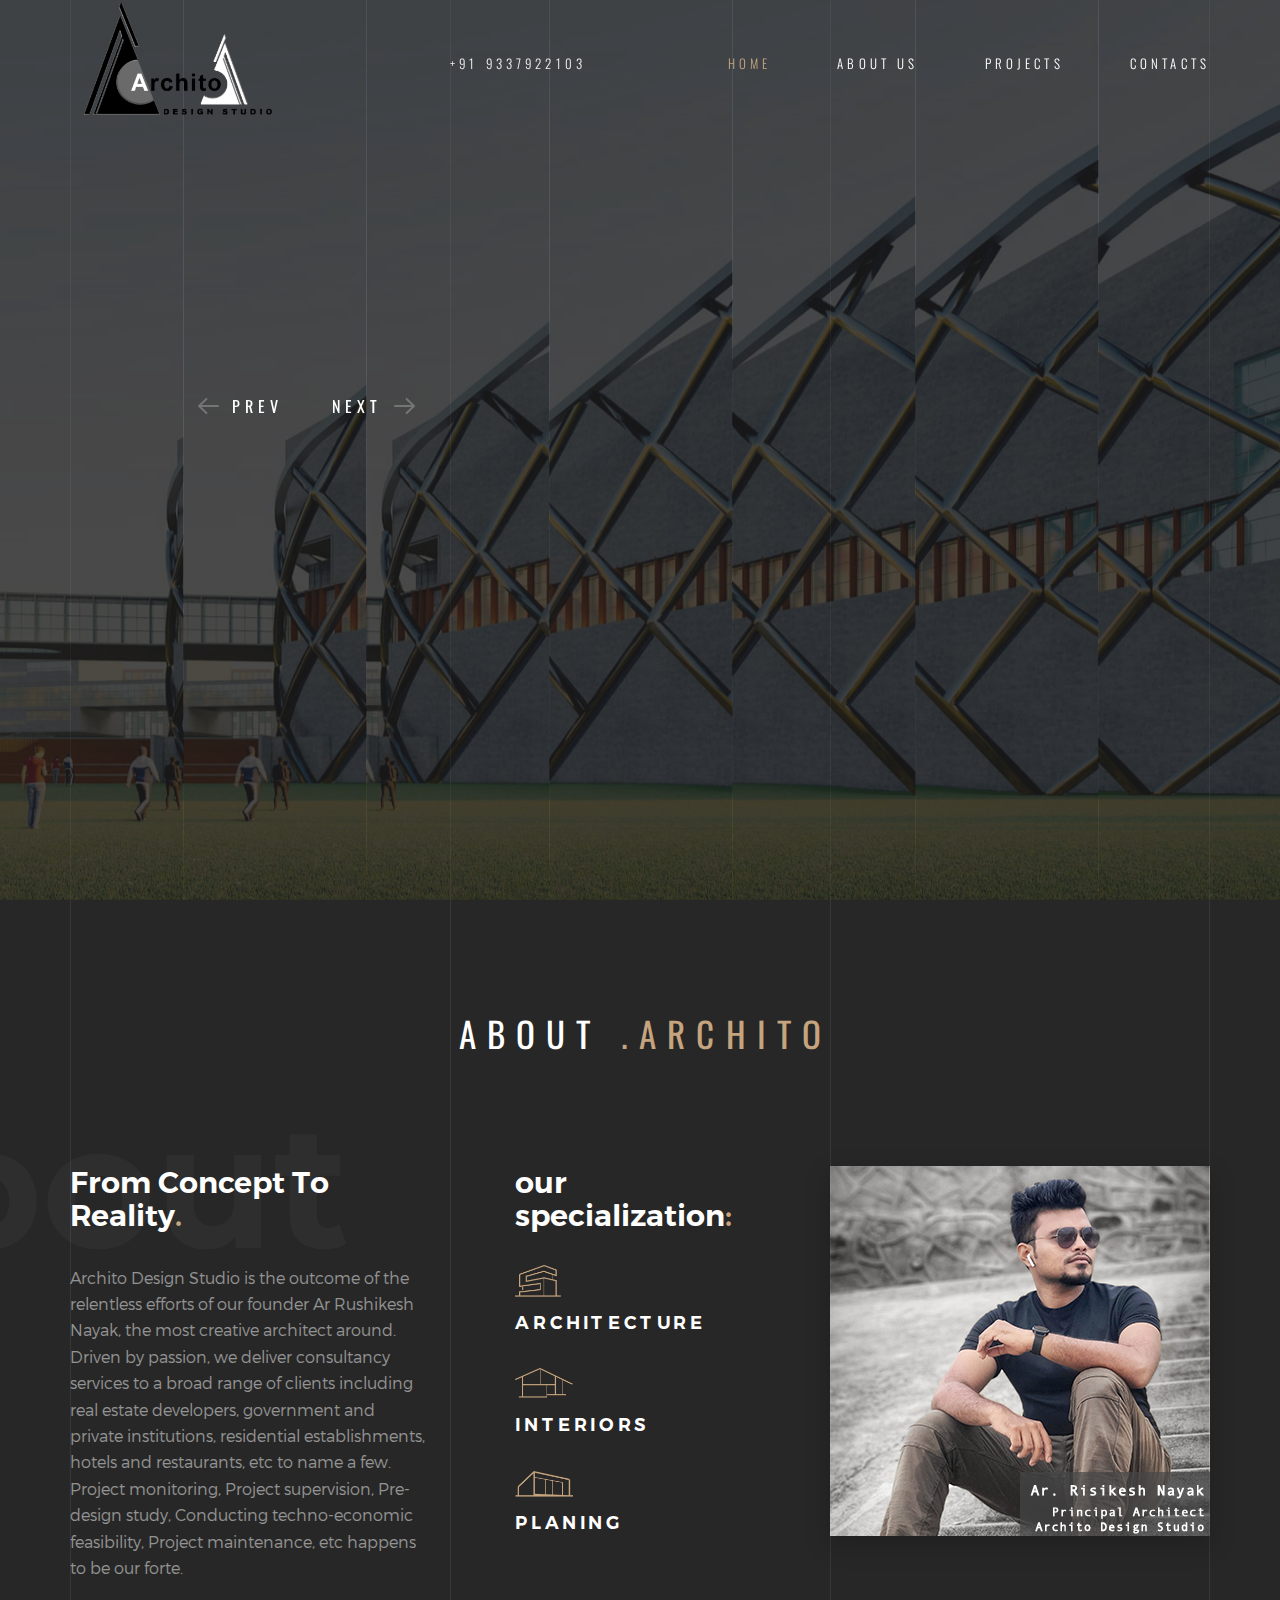
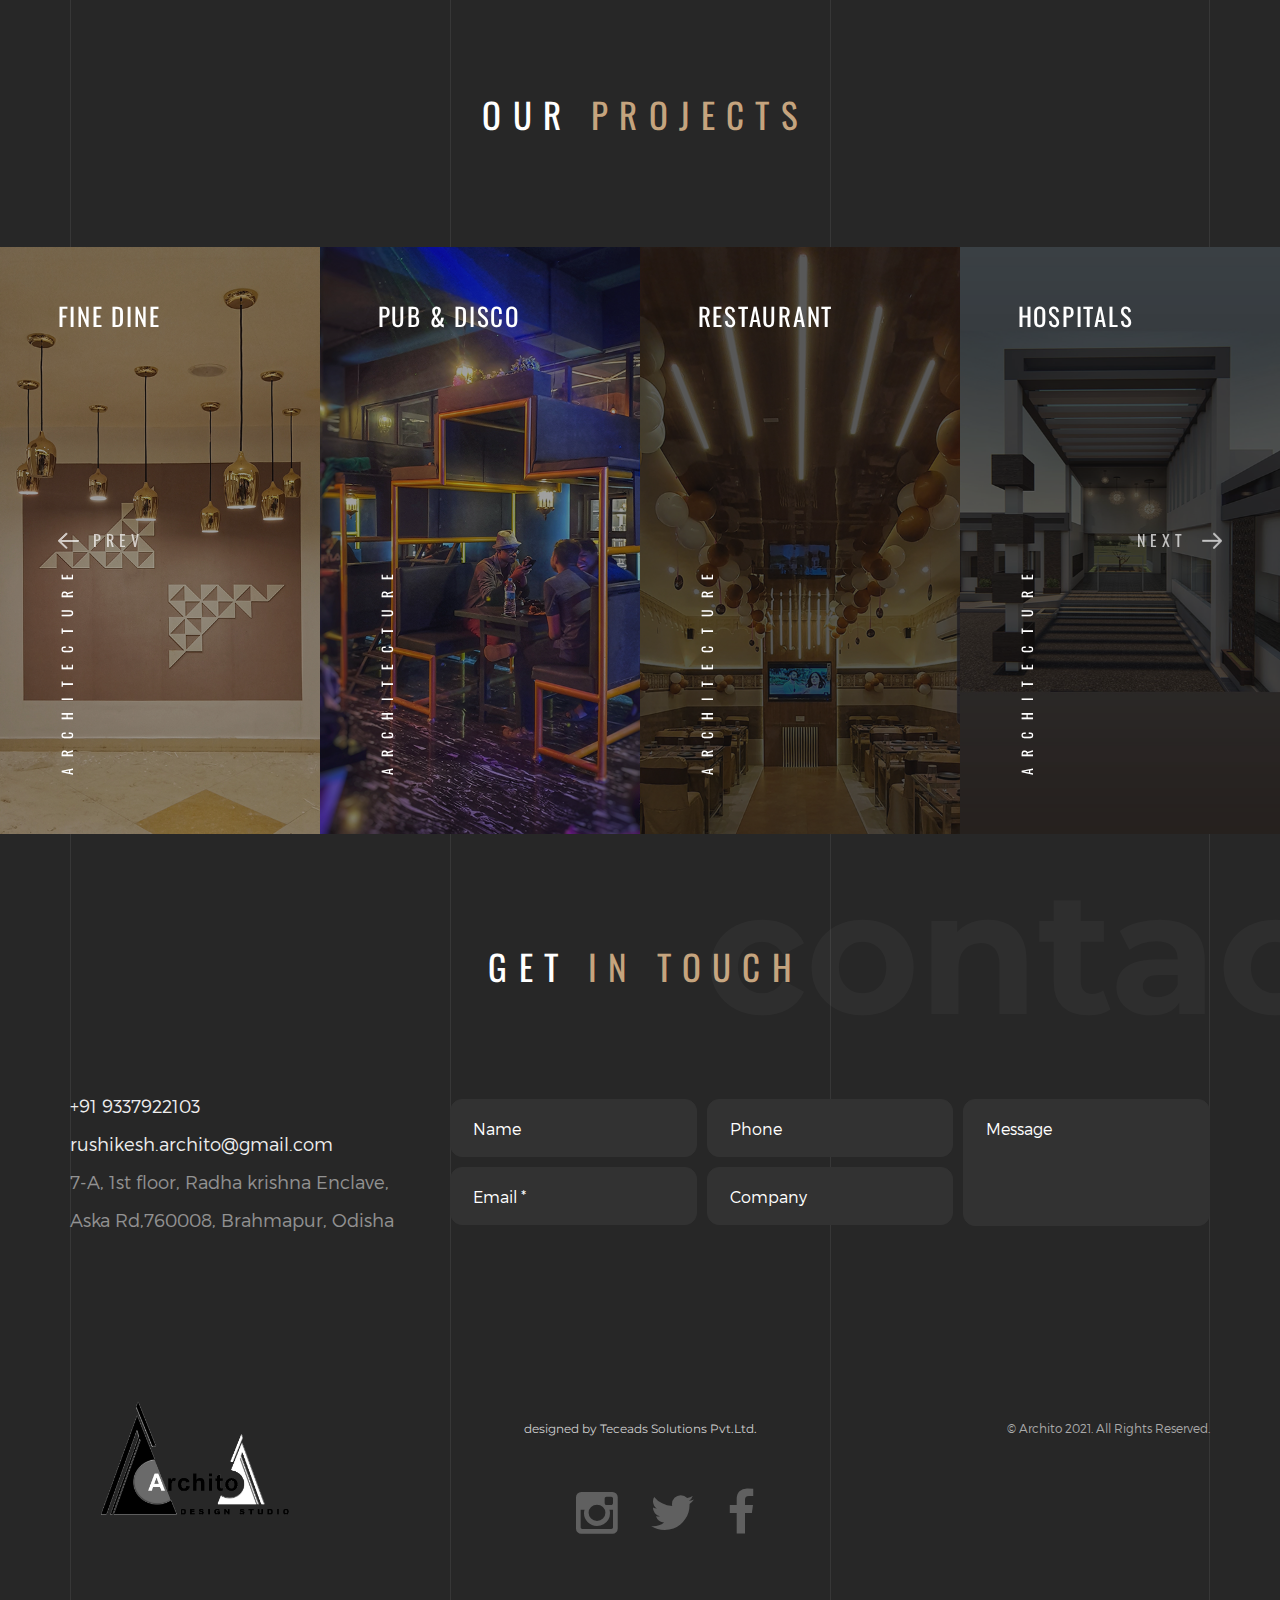
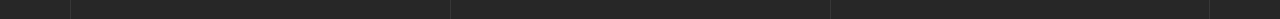
==== commit 39141f69: "v1.0" ====
--- a/index.html
+++ b/index.html
@@ -64,20 +64,22 @@
           <sup><span class="delimiter">/</span> 0<span class="total-count"></span></sup>
         </div> -->
       </div>
-      <div class="header-phone">+91 9337922103</div>
-      <div class="vertical-panel"></div>
-      <div class="vertical-panel-content">
+      <div class="header-phone">
+       <a href="tel:9337922103">+91 9337922103</a>
+        </div>
+       <div class="vertical-panel"></div> 
+       <!-- <div class="vertical-panel-content">
         <div class="vertical-panel-info">
             <div class="vertical-panel-title">Architecture buro</div>
             <div class="line"></div>
          </div>
-        <ul class="social-list">
+         <ul class="social-list">
           <li><a target="_blank" href="https://www.instagram.com/archito_design_studio/?igshid=i7raxda96dsh&hl=en" class="fa fa-instagram"></a></li>
-          <li><a class="fa fa-twitter"></a></li>
-          <!-- <li><a href="" class="fa fa-behance"></a></li> -->
+          <li><a target="_blank" class="fa fa-twitter"></a></li>
+           <li><a href="" class="fa fa-behance"></a></li> 
           <li><a target="_blank" href="https://www.facebook.com/rushikesh.archito/" class="fa fa-facebook"></a></li>
-         </ul>
-      </div>
+         </ul> 
+      </div> --> 
 
       <!-- Navigation Desctop -->
 
@@ -198,7 +200,7 @@
 
               <!-- Layer 1 -->
 
-              <div class="slide-title tp-caption tp-resizeme"
+              <div class="slide-title tp-caption tp-resizeme" style="padding: 40px 5px;"
                 data-x="['right','right','right','right']" data-hoffset="['-18','-18','-18','-18']"
                 data-y="['middle','middle','middle','middle']" data-voffset="['-35','-35', '-25']"
                 data-fontsize="['50','45', '35']"
@@ -215,7 +217,8 @@
                 data-splitin="chars"
                 data-splitout="none"
                 data-responsive_offset="on"
-                data-elementdelay="0.05">Concert hall in new york
+                data-elementdelay="0.05">Institutional/<br>
+                                          AcademicBlock,IISER
               </div>
 
               <!-- Layer 2 -->
@@ -284,7 +287,7 @@
                 data-splitin="chars"
                 data-splitout="none"
                 data-responsive_offset="on"
-                data-elementdelay="0.05">Exhibition center in boston
+                data-elementdelay="0.05">Sky Launch Restaurant
               </div>
 
 
@@ -338,7 +341,7 @@
 
               <!-- Layer 1 -->
 
-              <div class="slide-title tp-caption tp-resizeme"
+              <div class="slide-title tp-caption tp-resizeme" style="padding:90px 5px;"
                 data-x="['right','right','right','right']" data-hoffset="['-18','-18','-18','-18']"
                 data-y="['middle','middle','middle','middle']" data-voffset="['-35','-35', '-25']"
                 data-fontsize="['50','45', '35']"
@@ -355,7 +358,7 @@
                 data-splitin="chars"
                 data-splitout="none"
                 data-responsive_offset="on"
-                data-elementdelay="0.05">Modern hotel in london
+                data-elementdelay="0.05">Office Exteriors
               </div>
 
 
@@ -427,7 +430,7 @@
                 data-splitin="chars"
                 data-splitout="none"
                 data-responsive_offset="on"
-                data-elementdelay="0.05">Modern hotel in london
+                data-elementdelay="0.05">Office Interiors
               </div>
 
 
@@ -491,7 +494,7 @@
               <div class="col-base col-sm-6 col-md-4">
                 <h3 class="col-about-title">From Concept To Reality<span class="text-primary">.</span></h3>
                 <div class="col-about-info">
-                  <p>Archito Design Studio is the outcome of the relentless efforts of our founder Mr Rishikesh Nayak, the most creative architect around. Driven by passion, we deliver consultancy services to a broad range of clients including real estate developers, government and private institutions, residential establishments, hotels and restaurants, etc to name a few. Project monitoring, Project supervision, Pre-design study, Conducting techno-economic feasibility, Project maintenance, etc happens to be our forte.</p>
+                  <p>Archito Design Studio is the outcome of the relentless efforts of our founder Ar Rushikesh Nayak, the most creative architect around. Driven by passion, we deliver consultancy services to a broad range of clients including real estate developers, government and private institutions, residential establishments, hotels and restaurants, etc to name a few. Project monitoring, Project supervision, Pre-design study, Conducting techno-economic feasibility, Project maintenance, etc happens to be our forte.</p>
                 </div>
               </div>
               <div class="col-base col-about-spec col-sm-6 col-md-4">
@@ -531,8 +534,24 @@
                 <figure>
                   <img alt="" src="img/projects/1-480x880.jpg">
                   <figcaption>
+                    <h2 class="project-title">
+                      Fine dine
+                    </h2>
+                    <h4 class="project-category">
+                      Architecture
+                    </h4>
+                    <div class="project-zoom"></div>
+                  </figcaption>
+                </figure>
+              </a>
+            </div>
+            <div class="project project-light">
+              <a href="img/projects/2-480x880.jpg" title="project 2">
+                <figure>
+                  <img alt="" src="img/projects/2-480x880.jpg">
+                  <figcaption>
                     <h3 class="project-title">
-                      Residential care<br> project in Paris
+                      Pub & Disco
                     </h3>
                     <h4 class="project-category">
                       Architecture
@@ -542,13 +561,13 @@
                 </figure>
               </a>
             </div>
-            <div class="project project-light">
-              <a href="img/projects/2-480x880.jpg" title="project 2">
+            <div class="project">
+              <a href="img/projects/3-480x880.jpg" title="project 3">
                 <figure>
-                  <img alt="" src="img/projects/2-480x880.jpg">
+                  <img alt="" src="img/projects/3-480x880.jpg">
                   <figcaption>
                     <h3 class="project-title">
-                      Concert hall<br> in New york
+                      restaurant
                     </h3>
                     <h4 class="project-category">
                       Architecture
@@ -559,28 +578,12 @@
               </a>
             </div>
             <div class="project">
-              <a href="img/projects/3-480x880.jpg" title="project 3">
-                <figure>
-                  <img alt="" src="img/projects/3-480x880.jpg">
-                  <figcaption>
-                    <h3 class="project-title">
-                      Modern hotel<br>in London
-                    </h3>
-                    <h4 class="project-category">
-                      Architecture
-                    </h4>
-                    <div class="project-zoom"></div>
-                  </figcaption>
-                </figure>
-              </a>
-            </div>
-            <div class="project">
               <a href="img/projects/4-480x880.jpg" title="project 4">
                 <figure>
                   <img alt="" src="img/projects/4-480x880.jpg">
                   <figcaption>
                     <h3 class="project-title">
-                      Modern hotel<br>in London
+                      Hospitals
                     </h3>
                     <h4 class="project-category">
                       Architecture
@@ -696,8 +699,8 @@
           <div class="section-content">
             <div class="row-base row">
               <div class="col-address col-base col-md-4">
-                +91 9337922103<br>
-                rushikesh.archito@gmail.com<br>
+                <a href="tel:9337922103">+91 9337922103<br></a>
+               <a href="mailto:rushikesh.archito@gmail.com">rushikesh.archito@gmail.com<br></a>
                 7-A, 1st floor, Radha krishna Enclave, Aska Rd,760008, Brahmapur, Odisha
               </div>
               <div class="col-base  col-md-8">
@@ -751,12 +754,18 @@
               </a>
             </div>
             <div class="text-center-md col-base col-md-4">
-              <a href="https://teceads.com/" class="author-link">
+              <a target="_blank" href="https://teceads.com/" class="author-link">
                designed by Teceads Solutions Pvt.Ltd.
               </a>
-            </div>
+              <ul class="social-list">
+                <li><a target="_blank" href="https://www.instagram.com/archito_design_studio/?igshid=i7raxda96dsh&hl=en" class="fa fa-instagram"></a></li>
+                <li><a target="_blank" class="fa fa-twitter"></a></li>
+                 <!-- <li><a href="" class="fa fa-behance"></a></li>  -->
+                <li><a target="_blank" href="https://www.facebook.com/rushikesh.archito/" class="fa fa-facebook"></a></li>
+               </ul> 
+              </div>
             <div class="text-right-md col-base col-md-4">
-              © Archito 2020. All Rights Reserved.
+              © Archito 2021. All Rights Reserved.
             </div>
           </div>
         </div>
--- a/css/style.css
+++ b/css/style.css
@@ -219,7 +219,7 @@
 }
 
 a {
-  color:#c5a47e;
+  color:#eee;
   -webkit-transition: color .3s ease-out;
        -o-transition: color .3s ease-out;
           transition: color .3s ease-out;
@@ -762,21 +762,29 @@
 
 @media (max-height: 850px){
   .vertical-panel-title{
-    display: none;
+    display: inline;
   }
 }
 
 .social-list{
   margin-bottom: 3.5vmin;
+  list-style-type: none;
+  margin: 0;
+  padding-left: 100px;
+  overflow: hidden;
 }
 
 .social-list li{
   margin-top: 3.8vmin;
+  float: left;
 }
 
 .social-list .fa{
-  font-size: 2.4vmin;
+  font-size: 5.4vmin;
   color: #606060;
+  display: block;
+  text-align: center;
+  padding: 16px;
 }
 
 .social-list .fa:hover{
